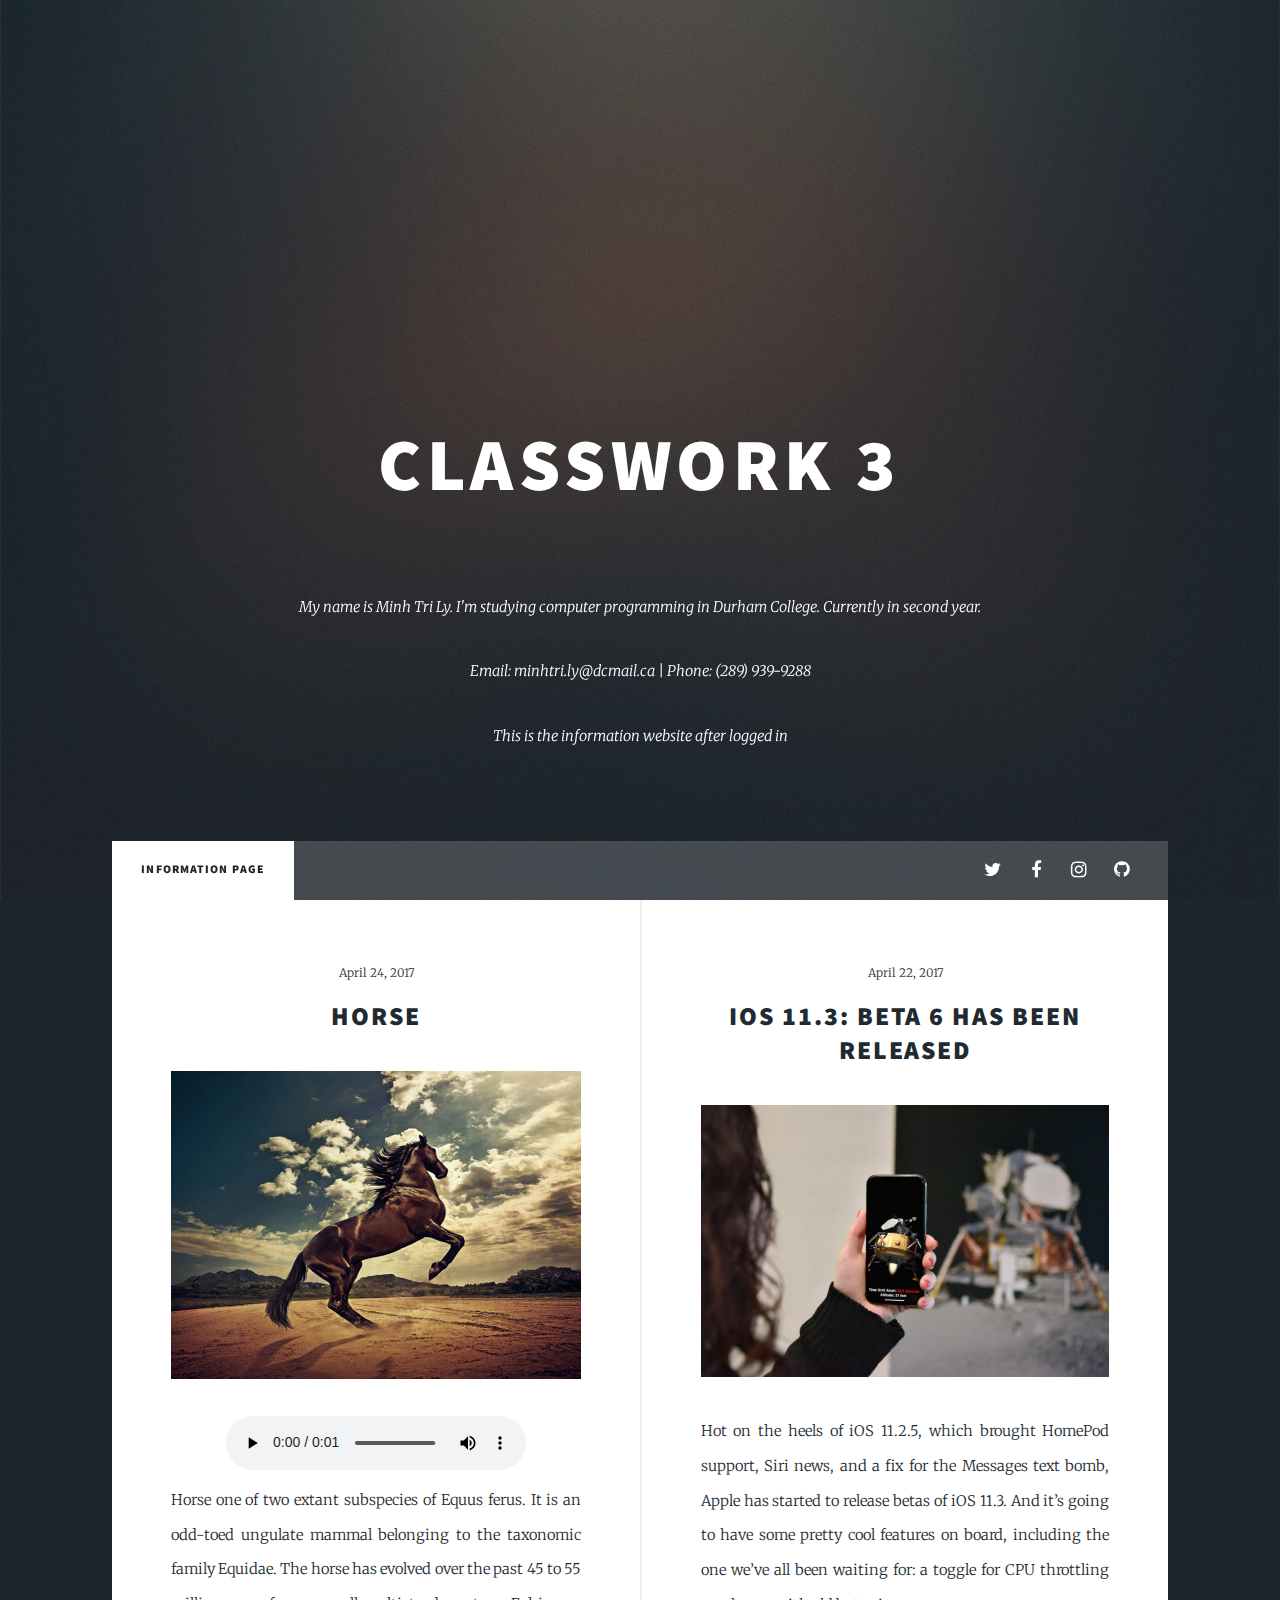
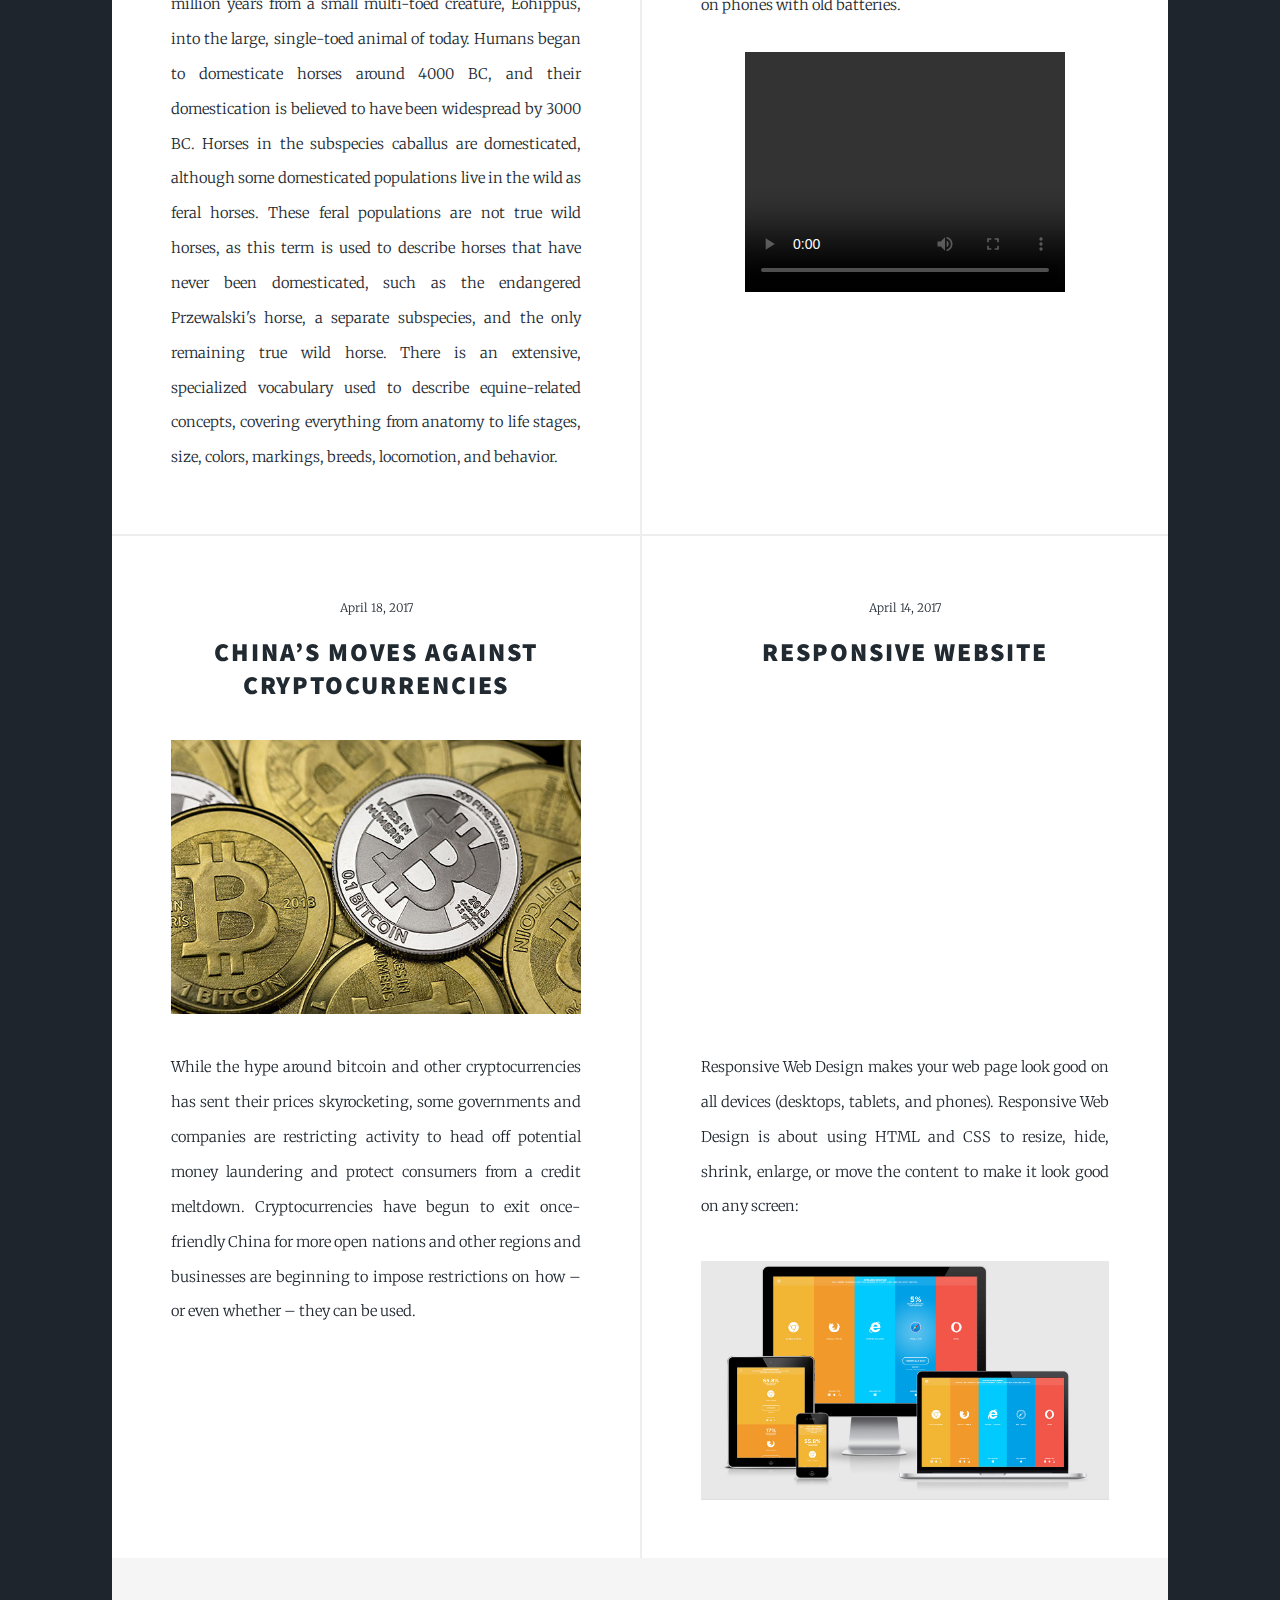
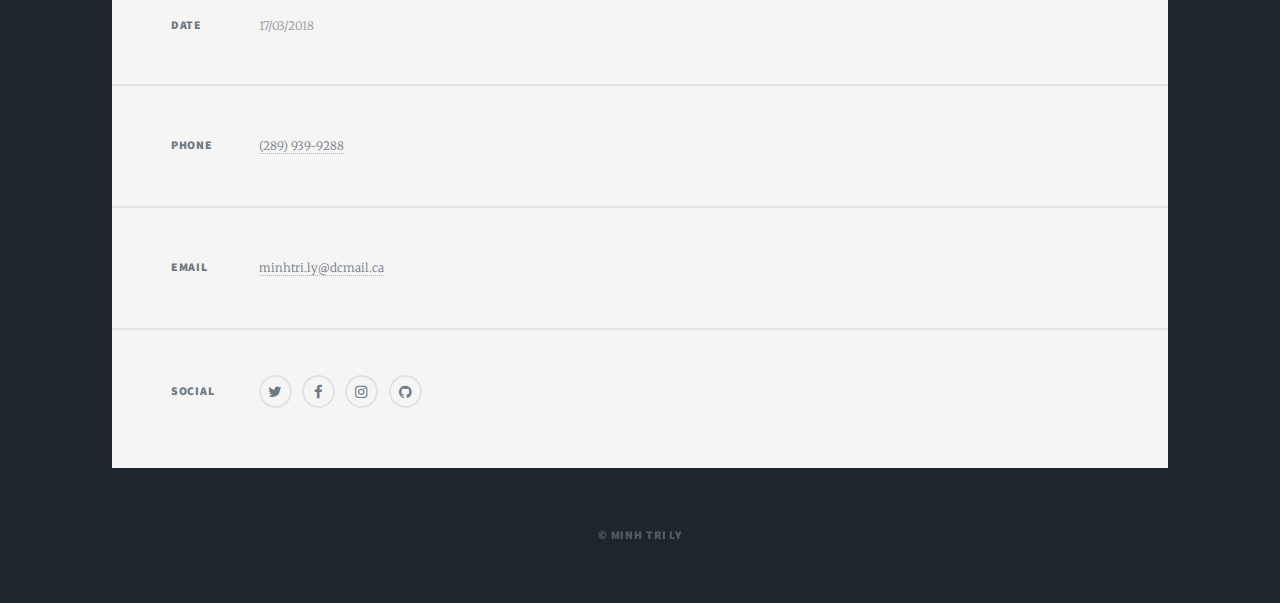
==== information.html @ 0c1b5321 "Add files via upload" ====
<!DOCTYPE HTML>
<!--

-->
<html>
	<head>
		<title>Massively by HTML5 UP</title>
		<meta charset="utf-8" />
		<meta name="viewport" content="width=device-width, initial-scale=1, user-scalable=no" />
		<link rel="stylesheet" href="assets/css/main.css" />
		<noscript><link rel="stylesheet" href="assets/css/noscript.css" /></noscript>
	</head>
	<body class="is-loading">

		<!-- Wrapper -->
			<div id="wrapper" class="fade-in">

				<!-- Intro -->
					<div id="intro">
						<h1>Classwork 3</h1>
                        </br></br></br> </br>   </br>    </br>    </br>    </br>              
					</div>

				<!-- Header -->
					<header id="header">
						<a href="index.html" class="logo"><img border="0" alt="W3Schools" src="brand-homepage-squares-logo.jpg" width="200" height="200"></a>
                        <p>My name is Minh Tri Ly. I'm studying computer programming in Durham College. Currently in second year.</p>
                        <p>Email: minhtri.ly@dcmail.ca | Phone: (289) 939-9288</p>
                        <p>This is the information website after logged in</p>                        
					</header>

				<!-- Nav -->
					<nav id="nav">
						<ul class="links">
							<li class="active"><a href="information.html">Information Page</a></li>
						</ul>
						<ul class="icons">
									<li><a href="https://twitter.com/lyminh99" class="icon alt fa-twitter"><span class="label">Twitter</span></a></li>
									<li><a href="https://www.facebook.com/tri.lyminh.9" class="icon alt fa-facebook"><span class="label">Facebook</span></a></li>
									<li><a href="#" class="icon alt fa-instagram"><span class="label">Instagram</span></a></li>
									<li><a href="https://github.com/lyminh99/lyminh99.github.io" class="icon alt fa-github"><span class="label">GitHub</span></a></li>
						</ul>
					</nav>

				<!-- Main -->
					<div id="main">

						<!-- Posts -->
							<section class="posts">
								<article>
									<header>
										<span class="date">April 24, 2017</span>
										<h2><a href="#">Horse<br /></a></h2>
									</header>
									<a href="#" class="image fit"><img src="images/horse.jpg" alt="" /></a>
                                    		<audio controls>
                                            <source src="horse.ogg" type="audio/ogg">
                                            <source src="horse.mp3" type="audio/mpeg">
                                                Your browser does not support the audio element.
                                            </audio>
									<p>Horse one of two extant subspecies of Equus ferus. It is an odd-toed ungulate mammal belonging to the taxonomic family Equidae. The horse has evolved over the past 45 to 55 million years from a small multi-toed creature, Eohippus, into the large, single-toed animal of today. Humans began to domesticate horses around 4000 BC, and their domestication is believed to have been widespread by 3000 BC. Horses in the subspecies caballus are domesticated, although some domesticated populations live in the wild as feral horses. These feral populations are not true wild horses, as this term is used to describe horses that have never been domesticated, such as the endangered Przewalski's horse, a separate subspecies, and the only remaining true wild horse. There is an extensive, specialized vocabulary used to describe equine-related concepts, covering everything from anatomy to life stages, size, colors, markings, breeds, locomotion, and behavior.</p>

								</article>
								<article>
									<header>
										<span class="date">April 22, 2017</span>
										<h2><a href="#">IOS 11.3: BETA 6 HAS BEEN RELEASED<br />
										</a></h2>
									</header>
									<a href="#" class="image fit"><img src="images/iphone.jpg" alt="" /></a>
									<p>Hot on the heels of iOS 11.2.5, which brought HomePod support, Siri news, and a fix for the Messages text bomb, Apple has started to release betas of iOS 11.3. And it’s going to have some pretty cool features on board, including the one we’ve all been waiting for: a toggle for CPU throttling on phones with old batteries.</p>
                                        <video width="320" height="240" controls>
                                            <source src="ios.MP4" type="video/mp4">
                                            <source src="movie.ogg" type="video/ogg">
                                        Your browser does not support the video tag.
                                    </video>
								</article>
								<article>
									<header>
										<span class="date">April 18, 2017</span>
										<h2><a href="#">CHINA’S MOVES AGAINST CRYPTOCURRENCIES <br />
										</a></h2>
									</header>
									<a href="#" class="image fit"><img src="images/bitcoin.jpg" alt="" /></a>
									<p>While the hype around bitcoin and other cryptocurrencies has sent their prices  skyrocketing, some governments and companies are restricting activity to head off potential money laundering and protect consumers from a credit meltdown.

Cryptocurrencies have begun to exit once-friendly China for more open nations and other regions and businesses are beginning to impose restrictions on how – or even whether – they can be used.		</p>
								</article>
								<article>
									<header>
										<span class="date">April 14, 2017</span>
										<h2><a href="#">Responsive Website<br />
										</a></h2>
									</header>
                                    		<iframe width="420" height="345"
                                                src="http://www.youtube.com/embed/eOG90Q8EfRo">
                                            </iframe>
									<p>Responsive Web Design makes your web page look good on all devices (desktops, tablets, and phones). Responsive Web Design is about using HTML and CSS to resize, hide, shrink, enlarge, or move the content to make it look good on any screen:</p>
                   					<a href="#" class="image fit"><img src="images/responsive.jpg" alt="" /></a>
                                </article>
							</section>

					</div>

				<!-- Footer -->
					<footer id="footer">
						
						<section class="split contact">
							<section class="alt">
								<h3>Date</h3>
								<p>17/03/2018</p>
							</section>
							<section>
								<h3>Phone</h3>
								<p><a href="#">(289) 939-9288</a></p>
							</section>
							<section>
								<h3>Email</h3>
								<p><a href="#">minhtri.ly@dcmail.ca</a></p>
							</section>
							<section>
                            
								<h3>Social</h3>
								<ul class="icons alt">
									<li><a href="https://twitter.com/lyminh99" class="icon alt fa-twitter"><span class="label">Twitter</span></a></li>
									<li><a href="https://www.facebook.com/tri.lyminh.9" class="icon alt fa-facebook"><span class="label">Facebook</span></a></li>
									<li><a href="#" class="icon alt fa-instagram"><span class="label">Instagram</span></a></li>
									<li><a href="https://github.com/lyminh99/lyminh99.github.io" class="icon alt fa-github"><span class="label">GitHub</span></a></li>
								</ul>
							</section>
						</section>
					</footer>

				<!-- Copyright -->
					<div id="copyright">
						<ul><li>&copy; Minh Tri Ly</li></ul>
					</div>

			</div>

		<!-- Scripts -->
			<script src="assets/js/jquery.min.js"></script>
			<script src="assets/js/jquery.scrollex.min.js"></script>
			<script src="assets/js/jquery.scrolly.min.js"></script>
			<script src="assets/js/skel.min.js"></script>
			<script src="assets/js/util.js"></script>
			<script src="assets/js/main.js"></script>

	</body>
</html>
---- assets/css/main.css ----
@import url(font-awesome.min.css);
@import url("https://fonts.googleapis.com/css?family=Merriweather:300,700,300italic,700italic|Source+Sans+Pro:900");

/*

*/

/* Reset */

	html, body, div, span, applet, object, iframe, h1, h2, h3, h4, h5, h6, p, blockquote, pre, a, abbr, acronym, address, big, cite, code, del, dfn, em, img, ins, kbd, q, s, samp, small, strike, strong, sub, sup, tt, var, b, u, i, center, dl, dt, dd, ol, ul, li, fieldset, form, label, legend, table, caption, tbody, tfoot, thead, tr, th, td, article, aside, canvas, details, embed, figure, figcaption, footer, header, hgroup, menu, nav, output, ruby, section, summary, time, mark, audio, video {
		margin: 0;
		padding: 0;
		border: 0;
		font-size: 100%;
		font: inherit;
		vertical-align: baseline;
	}

	article, aside, details, figcaption, figure, footer, header, hgroup, menu, nav, section {
		display: block;
	}

	body {
		line-height: 1;
	}

	ol, ul {
		list-style: none;
	}

	blockquote, q {
		quotes: none;
	}

	blockquote:before, blockquote:after, q:before, q:after {
		content: '';
		content: none;
	}

	table {
		border-collapse: collapse;
		border-spacing: 0;
	}

	body {
		-webkit-text-size-adjust: none;
	}

/* Box Model */

	*, *:before, *:after {
		-moz-box-sizing: border-box;
		-webkit-box-sizing: border-box;
		box-sizing: border-box;
	}

/* Grid */

	.row {
		border-bottom: solid 1px transparent;
		-moz-box-sizing: border-box;
		-webkit-box-sizing: border-box;
		box-sizing: border-box;
	}

	.row > * {
		float: left;
		-moz-box-sizing: border-box;
		-webkit-box-sizing: border-box;
		box-sizing: border-box;
	}

	.row:after, .row:before {
		content: '';
		display: block;
		clear: both;
		height: 0;
	}

	.row.uniform > * > :first-child {
		margin-top: 0;
	}

	.row.uniform > * > :last-child {
		margin-bottom: 0;
	}

	.row.\30 \25 > * {
		padding: 0 0 0 0rem;
	}

	.row.\30 \25 {
		margin: 0 0 -1px 0rem;
	}

	.row.uniform.\30 \25 > * {
		padding: 0rem 0 0 0rem;
	}

	.row.uniform.\30 \25 {
		margin: 0rem 0 -1px 0rem;
	}

	.row > * {
		padding: 0 0 0 1.5rem;
	}

	.row {
		margin: 0 0 -1px -1.5rem;
	}

	.row.uniform > * {
		padding: 1.5rem 0 0 1.5rem;
	}

	.row.uniform {
		margin: -1.5rem 0 -1px -1.5rem;
	}

	.row.\32 00\25 > * {
		padding: 0 0 0 3rem;
	}

	.row.\32 00\25 {
		margin: 0 0 -1px -3rem;
	}

	.row.uniform.\32 00\25 > * {
		padding: 3rem 0 0 3rem;
	}

	.row.uniform.\32 00\25 {
		margin: -3rem 0 -1px -3rem;
	}

	.row.\31 50\25 > * {
		padding: 0 0 0 2.25rem;
	}

	.row.\31 50\25 {
		margin: 0 0 -1px -2.25rem;
	}

	.row.uniform.\31 50\25 > * {
		padding: 2.25rem 0 0 2.25rem;
	}

	.row.uniform.\31 50\25 {
		margin: -2.25rem 0 -1px -2.25rem;
	}

	.row.\35 0\25 > * {
		padding: 0 0 0 0.75rem;
	}

	.row.\35 0\25 {
		margin: 0 0 -1px -0.75rem;
	}

	.row.uniform.\35 0\25 > * {
		padding: 0.75rem 0 0 0.75rem;
	}

	.row.uniform.\35 0\25 {
		margin: -0.75rem 0 -1px -0.75rem;
	}

	.row.\32 5\25 > * {
		padding: 0 0 0 0.375rem;
	}

	.row.\32 5\25 {
		margin: 0 0 -1px -0.375rem;
	}

	.row.uniform.\32 5\25 > * {
		padding: 0.375rem 0 0 0.375rem;
	}

	.row.uniform.\32 5\25 {
		margin: -0.375rem 0 -1px -0.375rem;
	}

	.\31 2u, .\31 2u\24 {
		width: 100%;
		clear: none;
		margin-left: 0;
	}

	.\31 1u, .\31 1u\24 {
		width: 91.6666666667%;
		clear: none;
		margin-left: 0;
	}

	.\31 0u, .\31 0u\24 {
		width: 83.3333333333%;
		clear: none;
		margin-left: 0;
	}

	.\39 u, .\39 u\24 {
		width: 75%;
		clear: none;
		margin-left: 0;
	}

	.\38 u, .\38 u\24 {
		width: 66.6666666667%;
		clear: none;
		margin-left: 0;
	}

	.\37 u, .\37 u\24 {
		width: 58.3333333333%;
		clear: none;
		margin-left: 0;
	}

	.\36 u, .\36 u\24 {
		width: 50%;
		clear: none;
		margin-left: 0;
	}

	.\35 u, .\35 u\24 {
		width: 41.6666666667%;
		clear: none;
		margin-left: 0;
	}

	.\34 u, .\34 u\24 {
		width: 33.3333333333%;
		clear: none;
		margin-left: 0;
	}

	.\33 u, .\33 u\24 {
		width: 25%;
		clear: none;
		margin-left: 0;
	}

	.\32 u, .\32 u\24 {
		width: 16.6666666667%;
		clear: none;
		margin-left: 0;
	}

	.\31 u, .\31 u\24 {
		width: 8.3333333333%;
		clear: none;
		margin-left: 0;
	}

	.\31 2u\24 + *,
	.\31 1u\24 + *,
	.\31 0u\24 + *,
	.\39 u\24 + *,
	.\38 u\24 + *,
	.\37 u\24 + *,
	.\36 u\24 + *,
	.\35 u\24 + *,
	.\34 u\24 + *,
	.\33 u\24 + *,
	.\32 u\24 + *,
	.\31 u\24 + * {
		clear: left;
	}

	.\-11u {
		margin-left: 91.66667%;
	}

	.\-10u {
		margin-left: 83.33333%;
	}

	.\-9u {
		margin-left: 75%;
	}

	.\-8u {
		margin-left: 66.66667%;
	}

	.\-7u {
		margin-left: 58.33333%;
	}

	.\-6u {
		margin-left: 50%;
	}

	.\-5u {
		margin-left: 41.66667%;
	}

	.\-4u {
		margin-left: 33.33333%;
	}

	.\-3u {
		margin-left: 25%;
	}

	.\-2u {
		margin-left: 16.66667%;
	}

	.\-1u {
		margin-left: 8.33333%;
	}

	@media screen and (max-width: 1680px) {

		.row > * {
			padding: 0 0 0 1.5rem;
		}

		.row {
			margin: 0 0 -1px -1.5rem;
		}

		.row.uniform > * {
			padding: 1.5rem 0 0 1.5rem;
		}

		.row.uniform {
			margin: -1.5rem 0 -1px -1.5rem;
		}

		.row.\32 00\25 > * {
			padding: 0 0 0 3rem;
		}

		.row.\32 00\25 {
			margin: 0 0 -1px -3rem;
		}

		.row.uniform.\32 00\25 > * {
			padding: 3rem 0 0 3rem;
		}

		.row.uniform.\32 00\25 {
			margin: -3rem 0 -1px -3rem;
		}

		.row.\31 50\25 > * {
			padding: 0 0 0 2.25rem;
		}

		.row.\31 50\25 {
			margin: 0 0 -1px -2.25rem;
		}

		.row.uniform.\31 50\25 > * {
			padding: 2.25rem 0 0 2.25rem;
		}

		.row.uniform.\31 50\25 {
			margin: -2.25rem 0 -1px -2.25rem;
		}

		.row.\35 0\25 > * {
			padding: 0 0 0 0.75rem;
		}

		.row.\35 0\25 {
			margin: 0 0 -1px -0.75rem;
		}

		.row.uniform.\35 0\25 > * {
			padding: 0.75rem 0 0 0.75rem;
		}

		.row.uniform.\35 0\25 {
			margin: -0.75rem 0 -1px -0.75rem;
		}

		.row.\32 5\25 > * {
			padding: 0 0 0 0.375rem;
		}

		.row.\32 5\25 {
			margin: 0 0 -1px -0.375rem;
		}

		.row.uniform.\32 5\25 > * {
			padding: 0.375rem 0 0 0.375rem;
		}

		.row.uniform.\32 5\25 {
			margin: -0.375rem 0 -1px -0.375rem;
		}

		.\31 2u\28xlarge\29, .\31 2u\24\28xlarge\29 {
			width: 100%;
			clear: none;
			margin-left: 0;
		}

		.\31 1u\28xlarge\29, .\31 1u\24\28xlarge\29 {
			width: 91.6666666667%;
			clear: none;
			margin-left: 0;
		}

		.\31 0u\28xlarge\29, .\31 0u\24\28xlarge\29 {
			width: 83.3333333333%;
			clear: none;
			margin-left: 0;
		}

		.\39 u\28xlarge\29, .\39 u\24\28xlarge\29 {
			width: 75%;
			clear: none;
			margin-left: 0;
		}

		.\38 u\28xlarge\29, .\38 u\24\28xlarge\29 {
			width: 66.6666666667%;
			clear: none;
			margin-left: 0;
		}

		.\37 u\28xlarge\29, .\37 u\24\28xlarge\29 {
			width: 58.3333333333%;
			clear: none;
			margin-left: 0;
		}

		.\36 u\28xlarge\29, .\36 u\24\28xlarge\29 {
			width: 50%;
			clear: none;
			margin-left: 0;
		}

		.\35 u\28xlarge\29, .\35 u\24\28xlarge\29 {
			width: 41.6666666667%;
			clear: none;
			margin-left: 0;
		}

		.\34 u\28xlarge\29, .\34 u\24\28xlarge\29 {
			width: 33.3333333333%;
			clear: none;
			margin-left: 0;
		}

		.\33 u\28xlarge\29, .\33 u\24\28xlarge\29 {
			width: 25%;
			clear: none;
			margin-left: 0;
		}

		.\32 u\28xlarge\29, .\32 u\24\28xlarge\29 {
			width: 16.6666666667%;
			clear: none;
			margin-left: 0;
		}

		.\31 u\28xlarge\29, .\31 u\24\28xlarge\29 {
			width: 8.3333333333%;
			clear: none;
			margin-left: 0;
		}

		.\31 2u\24\28xlarge\29 + *,
		.\31 1u\24\28xlarge\29 + *,
		.\31 0u\24\28xlarge\29 + *,
		.\39 u\24\28xlarge\29 + *,
		.\38 u\24\28xlarge\29 + *,
		.\37 u\24\28xlarge\29 + *,
		.\36 u\24\28xlarge\29 + *,
		.\35 u\24\28xlarge\29 + *,
		.\34 u\24\28xlarge\29 + *,
		.\33 u\24\28xlarge\29 + *,
		.\32 u\24\28xlarge\29 + *,
		.\31 u\24\28xlarge\29 + * {
			clear: left;
		}

		.\-11u\28xlarge\29 {
			margin-left: 91.66667%;
		}

		.\-10u\28xlarge\29 {
			margin-left: 83.33333%;
		}

		.\-9u\28xlarge\29 {
			margin-left: 75%;
		}

		.\-8u\28xlarge\29 {
			margin-left: 66.66667%;
		}

		.\-7u\28xlarge\29 {
			margin-left: 58.33333%;
		}

		.\-6u\28xlarge\29 {
			margin-left: 50%;
		}

		.\-5u\28xlarge\29 {
			margin-left: 41.66667%;
		}

		.\-4u\28xlarge\29 {
			margin-left: 33.33333%;
		}

		.\-3u\28xlarge\29 {
			margin-left: 25%;
		}

		.\-2u\28xlarge\29 {
			margin-left: 16.66667%;
		}

		.\-1u\28xlarge\29 {
			margin-left: 8.33333%;
		}

	}

	@media screen and (max-width: 1280px) {

		.row > * {
			padding: 0 0 0 1.5rem;
		}

		.row {
			margin: 0 0 -1px -1.5rem;
		}

		.row.uniform > * {
			padding: 1.5rem 0 0 1.5rem;
		}

		.row.uniform {
			margin: -1.5rem 0 -1px -1.5rem;
		}

		.row.\32 00\25 > * {
			padding: 0 0 0 3rem;
		}

		.row.\32 00\25 {
			margin: 0 0 -1px -3rem;
		}

		.row.uniform.\32 00\25 > * {
			padding: 3rem 0 0 3rem;
		}

		.row.uniform.\32 00\25 {
			margin: -3rem 0 -1px -3rem;
		}

		.row.\31 50\25 > * {
			padding: 0 0 0 2.25rem;
		}

		.row.\31 50\25 {
			margin: 0 0 -1px -2.25rem;
		}

		.row.uniform.\31 50\25 > * {
			padding: 2.25rem 0 0 2.25rem;
		}

		.row.uniform.\31 50\25 {
			margin: -2.25rem 0 -1px -2.25rem;
		}

		.row.\35 0\25 > * {
			padding: 0 0 0 0.75rem;
		}

		.row.\35 0\25 {
			margin: 0 0 -1px -0.75rem;
		}

		.row.uniform.\35 0\25 > * {
			padding: 0.75rem 0 0 0.75rem;
		}

		.row.uniform.\35 0\25 {
			margin: -0.75rem 0 -1px -0.75rem;
		}

		.row.\32 5\25 > * {
			padding: 0 0 0 0.375rem;
		}

		.row.\32 5\25 {
			margin: 0 0 -1px -0.375rem;
		}

		.row.uniform.\32 5\25 > * {
			padding: 0.375rem 0 0 0.375rem;
		}

		.row.uniform.\32 5\25 {
			margin: -0.375rem 0 -1px -0.375rem;
		}

		.\31 2u\28large\29, .\31 2u\24\28large\29 {
			width: 100%;
			clear: none;
			margin-left: 0;
		}

		.\31 1u\28large\29, .\31 1u\24\28large\29 {
			width: 91.6666666667%;
			clear: none;
			margin-left: 0;
		}

		.\31 0u\28large\29, .\31 0u\24\28large\29 {
			width: 83.3333333333%;
			clear: none;
			margin-left: 0;
		}

		.\39 u\28large\29, .\39 u\24\28large\29 {
			width: 75%;
			clear: none;
			margin-left: 0;
		}

		.\38 u\28large\29, .\38 u\24\28large\29 {
			width: 66.6666666667%;
			clear: none;
			margin-left: 0;
		}

		.\37 u\28large\29, .\37 u\24\28large\29 {
			width: 58.3333333333%;
			clear: none;
			margin-left: 0;
		}

		.\36 u\28large\29, .\36 u\24\28large\29 {
			width: 50%;
			clear: none;
			margin-left: 0;
		}

		.\35 u\28large\29, .\35 u\24\28large\29 {
			width: 41.6666666667%;
			clear: none;
			margin-left: 0;
		}

		.\34 u\28large\29, .\34 u\24\28large\29 {
			width: 33.3333333333%;
			clear: none;
			margin-left: 0;
		}

		.\33 u\28large\29, .\33 u\24\28large\29 {
			width: 25%;
			clear: none;
			margin-left: 0;
		}

		.\32 u\28large\29, .\32 u\24\28large\29 {
			width: 16.6666666667%;
			clear: none;
			margin-left: 0;
		}

		.\31 u\28large\29, .\31 u\24\28large\29 {
			width: 8.3333333333%;
			clear: none;
			margin-left: 0;
		}

		.\31 2u\24\28large\29 + *,
		.\31 1u\24\28large\29 + *,
		.\31 0u\24\28large\29 + *,
		.\39 u\24\28large\29 + *,
		.\38 u\24\28large\29 + *,
		.\37 u\24\28large\29 + *,
		.\36 u\24\28large\29 + *,
		.\35 u\24\28large\29 + *,
		.\34 u\24\28large\29 + *,
		.\33 u\24\28large\29 + *,
		.\32 u\24\28large\29 + *,
		.\31 u\24\28large\29 + * {
			clear: left;
		}

		.\-11u\28large\29 {
			margin-left: 91.66667%;
		}

		.\-10u\28large\29 {
			margin-left: 83.33333%;
		}

		.\-9u\28large\29 {
			margin-left: 75%;
		}

		.\-8u\28large\29 {
			margin-left: 66.66667%;
		}

		.\-7u\28large\29 {
			margin-left: 58.33333%;
		}

		.\-6u\28large\29 {
			margin-left: 50%;
		}

		.\-5u\28large\29 {
			margin-left: 41.66667%;
		}

		.\-4u\28large\29 {
			margin-left: 33.33333%;
		}

		.\-3u\28large\29 {
			margin-left: 25%;
		}

		.\-2u\28large\29 {
			margin-left: 16.66667%;
		}

		.\-1u\28large\29 {
			margin-left: 8.33333%;
		}

	}

	@media screen and (max-width: 980px) {

		.row > * {
			padding: 0 0 0 1.5rem;
		}

		.row {
			margin: 0 0 -1px -1.5rem;
		}

		.row.uniform > * {
			padding: 1.5rem 0 0 1.5rem;
		}

		.row.uniform {
			margin: -1.5rem 0 -1px -1.5rem;
		}

		.row.\32 00\25 > * {
			padding: 0 0 0 3rem;
		}

		.row.\32 00\25 {
			margin: 0 0 -1px -3rem;
		}

		.row.uniform.\32 00\25 > * {
			padding: 3rem 0 0 3rem;
		}

		.row.uniform.\32 00\25 {
			margin: -3rem 0 -1px -3rem;
		}

		.row.\31 50\25 > * {
			padding: 0 0 0 2.25rem;
		}

		.row.\31 50\25 {
			margin: 0 0 -1px -2.25rem;
		}

		.row.uniform.\31 50\25 > * {
			padding: 2.25rem 0 0 2.25rem;
		}

		.row.uniform.\31 50\25 {
			margin: -2.25rem 0 -1px -2.25rem;
		}

		.row.\35 0\25 > * {
			padding: 0 0 0 0.75rem;
		}

		.row.\35 0\25 {
			margin: 0 0 -1px -0.75rem;
		}

		.row.uniform.\35 0\25 > * {
			padding: 0.75rem 0 0 0.75rem;
		}

		.row.uniform.\35 0\25 {
			margin: -0.75rem 0 -1px -0.75rem;
		}

		.row.\32 5\25 > * {
			padding: 0 0 0 0.375rem;
		}

		.row.\32 5\25 {
			margin: 0 0 -1px -0.375rem;
		}

		.row.uniform.\32 5\25 > * {
			padding: 0.375rem 0 0 0.375rem;
		}

		.row.uniform.\32 5\25 {
			margin: -0.375rem 0 -1px -0.375rem;
		}

		.\31 2u\28medium\29, .\31 2u\24\28medium\29 {
			width: 100%;
			clear: none;
			margin-left: 0;
		}

		.\31 1u\28medium\29, .\31 1u\24\28medium\29 {
			width: 91.6666666667%;
			clear: none;
			margin-left: 0;
		}

		.\31 0u\28medium\29, .\31 0u\24\28medium\29 {
			width: 83.3333333333%;
			clear: none;
			margin-left: 0;
		}

		.\39 u\28medium\29, .\39 u\24\28medium\29 {
			width: 75%;
			clear: none;
			margin-left: 0;
		}

		.\38 u\28medium\29, .\38 u\24\28medium\29 {
			width: 66.6666666667%;
			clear: none;
			margin-left: 0;
		}

		.\37 u\28medium\29, .\37 u\24\28medium\29 {
			width: 58.3333333333%;
			clear: none;
			margin-left: 0;
		}

		.\36 u\28medium\29, .\36 u\24\28medium\29 {
			width: 50%;
			clear: none;
			margin-left: 0;
		}

		.\35 u\28medium\29, .\35 u\24\28medium\29 {
			width: 41.6666666667%;
			clear: none;
			margin-left: 0;
		}

		.\34 u\28medium\29, .\34 u\24\28medium\29 {
			width: 33.3333333333%;
			clear: none;
			margin-left: 0;
		}

		.\33 u\28medium\29, .\33 u\24\28medium\29 {
			width: 25%;
			clear: none;
			margin-left: 0;
		}

		.\32 u\28medium\29, .\32 u\24\28medium\29 {
			width: 16.6666666667%;
			clear: none;
			margin-left: 0;
		}

		.\31 u\28medium\29, .\31 u\24\28medium\29 {
			width: 8.3333333333%;
			clear: none;
			margin-left: 0;
		}

		.\31 2u\24\28medium\29 + *,
		.\31 1u\24\28medium\29 + *,
		.\31 0u\24\28medium\29 + *,
		.\39 u\24\28medium\29 + *,
		.\38 u\24\28medium\29 + *,
		.\37 u\24\28medium\29 + *,
		.\36 u\24\28medium\29 + *,
		.\35 u\24\28medium\29 + *,
		.\34 u\24\28medium\29 + *,
		.\33 u\24\28medium\29 + *,
		.\32 u\24\28medium\29 + *,
		.\31 u\24\28medium\29 + * {
			clear: left;
		}

		.\-11u\28medium\29 {
			margin-left: 91.66667%;
		}

		.\-10u\28medium\29 {
			margin-left: 83.33333%;
		}

		.\-9u\28medium\29 {
			margin-left: 75%;
		}

		.\-8u\28medium\29 {
			margin-left: 66.66667%;
		}

		.\-7u\28medium\29 {
			margin-left: 58.33333%;
		}

		.\-6u\28medium\29 {
			margin-left: 50%;
		}

		.\-5u\28medium\29 {
			margin-left: 41.66667%;
		}

		.\-4u\28medium\29 {
			margin-left: 33.33333%;
		}

		.\-3u\28medium\29 {
			margin-left: 25%;
		}

		.\-2u\28medium\29 {
			margin-left: 16.66667%;
		}

		.\-1u\28medium\29 {
			margin-left: 8.33333%;
		}

	}

	@media screen and (max-width: 736px) {

		.row > * {
			padding: 0 0 0 1.5rem;
		}

		.row {
			margin: 0 0 -1px -1.5rem;
		}

		.row.uniform > * {
			padding: 1.5rem 0 0 1.5rem;
		}

		.row.uniform {
			margin: -1.5rem 0 -1px -1.5rem;
		}

		.row.\32 00\25 > * {
			padding: 0 0 0 3rem;
		}

		.row.\32 00\25 {
			margin: 0 0 -1px -3rem;
		}

		.row.uniform.\32 00\25 > * {
			padding: 3rem 0 0 3rem;
		}

		.row.uniform.\32 00\25 {
			margin: -3rem 0 -1px -3rem;
		}

		.row.\31 50\25 > * {
			padding: 0 0 0 2.25rem;
		}

		.row.\31 50\25 {
			margin: 0 0 -1px -2.25rem;
		}

		.row.uniform.\31 50\25 > * {
			padding: 2.25rem 0 0 2.25rem;
		}

		.row.uniform.\31 50\25 {
			margin: -2.25rem 0 -1px -2.25rem;
		}

		.row.\35 0\25 > * {
			padding: 0 0 0 0.75rem;
		}

		.row.\35 0\25 {
			margin: 0 0 -1px -0.75rem;
		}

		.row.uniform.\35 0\25 > * {
			padding: 0.75rem 0 0 0.75rem;
		}

		.row.uniform.\35 0\25 {
			margin: -0.75rem 0 -1px -0.75rem;
		}

		.row.\32 5\25 > * {
			padding: 0 0 0 0.375rem;
		}

		.row.\32 5\25 {
			margin: 0 0 -1px -0.375rem;
		}

		.row.uniform.\32 5\25 > * {
			padding: 0.375rem 0 0 0.375rem;
		}

		.row.uniform.\32 5\25 {
			margin: -0.375rem 0 -1px -0.375rem;
		}

		.\31 2u\28small\29, .\31 2u\24\28small\29 {
			width: 100%;
			clear: none;
			margin-left: 0;
		}

		.\31 1u\28small\29, .\31 1u\24\28small\29 {
			width: 91.6666666667%;
			clear: none;
			margin-left: 0;
		}

		.\31 0u\28small\29, .\31 0u\24\28small\29 {
			width: 83.3333333333%;
			clear: none;
			margin-left: 0;
		}

		.\39 u\28small\29, .\39 u\24\28small\29 {
			width: 75%;
			clear: none;
			margin-left: 0;
		}

		.\38 u\28small\29, .\38 u\24\28small\29 {
			width: 66.6666666667%;
			clear: none;
			margin-left: 0;
		}

		.\37 u\28small\29, .\37 u\24\28small\29 {
			width: 58.3333333333%;
			clear: none;
			margin-left: 0;
		}

		.\36 u\28small\29, .\36 u\24\28small\29 {
			width: 50%;
			clear: none;
			margin-left: 0;
		}

		.\35 u\28small\29, .\35 u\24\28small\29 {
			width: 41.6666666667%;
			clear: none;
			margin-left: 0;
		}

		.\34 u\28small\29, .\34 u\24\28small\29 {
			width: 33.3333333333%;
			clear: none;
			margin-left: 0;
		}

		.\33 u\28small\29, .\33 u\24\28small\29 {
			width: 25%;
			clear: none;
			margin-left: 0;
		}

		.\32 u\28small\29, .\32 u\24\28small\29 {
			width: 16.6666666667%;
			clear: none;
			margin-left: 0;
		}

		.\31 u\28small\29, .\31 u\24\28small\29 {
			width: 8.3333333333%;
			clear: none;
			margin-left: 0;
		}

		.\31 2u\24\28small\29 + *,
		.\31 1u\24\28small\29 + *,
		.\31 0u\24\28small\29 + *,
		.\39 u\24\28small\29 + *,
		.\38 u\24\28small\29 + *,
		.\37 u\24\28small\29 + *,
		.\36 u\24\28small\29 + *,
		.\35 u\24\28small\29 + *,
		.\34 u\24\28small\29 + *,
		.\33 u\24\28small\29 + *,
		.\32 u\24\28small\29 + *,
		.\31 u\24\28small\29 + * {
			clear: left;
		}

		.\-11u\28small\29 {
			margin-left: 91.66667%;
		}

		.\-10u\28small\29 {
			margin-left: 83.33333%;
		}

		.\-9u\28small\29 {
			margin-left: 75%;
		}

		.\-8u\28small\29 {
			margin-left: 66.66667%;
		}

		.\-7u\28small\29 {
			margin-left: 58.33333%;
		}

		.\-6u\28small\29 {
			margin-left: 50%;
		}

		.\-5u\28small\29 {
			margin-left: 41.66667%;
		}

		.\-4u\28small\29 {
			margin-left: 33.33333%;
		}

		.\-3u\28small\29 {
			margin-left: 25%;
		}

		.\-2u\28small\29 {
			margin-left: 16.66667%;
		}

		.\-1u\28small\29 {
			margin-left: 8.33333%;
		}

	}

	@media screen and (max-width: 480px) {

		.row > * {
			padding: 0 0 0 1.5rem;
		}

		.row {
			margin: 0 0 -1px -1.5rem;
		}

		.row.uniform > * {
			padding: 1.5rem 0 0 1.5rem;
		}

		.row.uniform {
			margin: -1.5rem 0 -1px -1.5rem;
		}

		.row.\32 00\25 > * {
			padding: 0 0 0 3rem;
		}

		.row.\32 00\25 {
			margin: 0 0 -1px -3rem;
		}

		.row.uniform.\32 00\25 > * {
			padding: 3rem 0 0 3rem;
		}

		.row.uniform.\32 00\25 {
			margin: -3rem 0 -1px -3rem;
		}

		.row.\31 50\25 > * {
			padding: 0 0 0 2.25rem;
		}

		.row.\31 50\25 {
			margin: 0 0 -1px -2.25rem;
		}

		.row.uniform.\31 50\25 > * {
			padding: 2.25rem 0 0 2.25rem;
		}

		.row.uniform.\31 50\25 {
			margin: -2.25rem 0 -1px -2.25rem;
		}

		.row.\35 0\25 > * {
			padding: 0 0 0 0.75rem;
		}

		.row.\35 0\25 {
			margin: 0 0 -1px -0.75rem;
		}

		.row.uniform.\35 0\25 > * {
			padding: 0.75rem 0 0 0.75rem;
		}

		.row.uniform.\35 0\25 {
			margin: -0.75rem 0 -1px -0.75rem;
		}

		.row.\32 5\25 > * {
			padding: 0 0 0 0.375rem;
		}

		.row.\32 5\25 {
			margin: 0 0 -1px -0.375rem;
		}

		.row.uniform.\32 5\25 > * {
			padding: 0.375rem 0 0 0.375rem;
		}

		.row.uniform.\32 5\25 {
			margin: -0.375rem 0 -1px -0.375rem;
		}

		.\31 2u\28xsmall\29, .\31 2u\24\28xsmall\29 {
			width: 100%;
			clear: none;
			margin-left: 0;
		}

		.\31 1u\28xsmall\29, .\31 1u\24\28xsmall\29 {
			width: 91.6666666667%;
			clear: none;
			margin-left: 0;
		}

		.\31 0u\28xsmall\29, .\31 0u\24\28xsmall\29 {
			width: 83.3333333333%;
			clear: none;
			margin-left: 0;
		}

		.\39 u\28xsmall\29, .\39 u\24\28xsmall\29 {
			width: 75%;
			clear: none;
			margin-left: 0;
		}

		.\38 u\28xsmall\29, .\38 u\24\28xsmall\29 {
			width: 66.6666666667%;
			clear: none;
			margin-left: 0;
		}

		.\37 u\28xsmall\29, .\37 u\24\28xsmall\29 {
			width: 58.3333333333%;
			clear: none;
			margin-left: 0;
		}

		.\36 u\28xsmall\29, .\36 u\24\28xsmall\29 {
			width: 50%;
			clear: none;
			margin-left: 0;
		}

		.\35 u\28xsmall\29, .\35 u\24\28xsmall\29 {
			width: 41.6666666667%;
			clear: none;
			margin-left: 0;
		}

		.\34 u\28xsmall\29, .\34 u\24\28xsmall\29 {
			width: 33.3333333333%;
			clear: none;
			margin-left: 0;
		}

		.\33 u\28xsmall\29, .\33 u\24\28xsmall\29 {
			width: 25%;
			clear: none;
			margin-left: 0;
		}

		.\32 u\28xsmall\29, .\32 u\24\28xsmall\29 {
			width: 16.6666666667%;
			clear: none;
			margin-left: 0;
		}

		.\31 u\28xsmall\29, .\31 u\24\28xsmall\29 {
			width: 8.3333333333%;
			clear: none;
			margin-left: 0;
		}

		.\31 2u\24\28xsmall\29 + *,
		.\31 1u\24\28xsmall\29 + *,
		.\31 0u\24\28xsmall\29 + *,
		.\39 u\24\28xsmall\29 + *,
		.\38 u\24\28xsmall\29 + *,
		.\37 u\24\28xsmall\29 + *,
		.\36 u\24\28xsmall\29 + *,
		.\35 u\24\28xsmall\29 + *,
		.\34 u\24\28xsmall\29 + *,
		.\33 u\24\28xsmall\29 + *,
		.\32 u\24\28xsmall\29 + *,
		.\31 u\24\28xsmall\29 + * {
			clear: left;
		}

		.\-11u\28xsmall\29 {
			margin-left: 91.66667%;
		}

		.\-10u\28xsmall\29 {
			margin-left: 83.33333%;
		}

		.\-9u\28xsmall\29 {
			margin-left: 75%;
		}

		.\-8u\28xsmall\29 {
			margin-left: 66.66667%;
		}

		.\-7u\28xsmall\29 {
			margin-left: 58.33333%;
		}

		.\-6u\28xsmall\29 {
			margin-left: 50%;
		}

		.\-5u\28xsmall\29 {
			margin-left: 41.66667%;
		}

		.\-4u\28xsmall\29 {
			margin-left: 33.33333%;
		}

		.\-3u\28xsmall\29 {
			margin-left: 25%;
		}

		.\-2u\28xsmall\29 {
			margin-left: 16.66667%;
		}

		.\-1u\28xsmall\29 {
			margin-left: 8.33333%;
		}

	}

	@media screen and (max-width: 360px) {

		.row > * {
			padding: 0 0 0 1.5rem;
		}

		.row {
			margin: 0 0 -1px -1.5rem;
		}

		.row.uniform > * {
			padding: 1.5rem 0 0 1.5rem;
		}

		.row.uniform {
			margin: -1.5rem 0 -1px -1.5rem;
		}

		.row.\32 00\25 > * {
			padding: 0 0 0 3rem;
		}

		.row.\32 00\25 {
			margin: 0 0 -1px -3rem;
		}

		.row.uniform.\32 00\25 > * {
			padding: 3rem 0 0 3rem;
		}

		.row.uniform.\32 00\25 {
			margin: -3rem 0 -1px -3rem;
		}

		.row.\31 50\25 > * {
			padding: 0 0 0 2.25rem;
		}

		.row.\31 50\25 {
			margin: 0 0 -1px -2.25rem;
		}

		.row.uniform.\31 50\25 > * {
			padding: 2.25rem 0 0 2.25rem;
		}

		.row.uniform.\31 50\25 {
			margin: -2.25rem 0 -1px -2.25rem;
		}

		.row.\35 0\25 > * {
			padding: 0 0 0 0.75rem;
		}

		.row.\35 0\25 {
			margin: 0 0 -1px -0.75rem;
		}

		.row.uniform.\35 0\25 > * {
			padding: 0.75rem 0 0 0.75rem;
		}

		.row.uniform.\35 0\25 {
			margin: -0.75rem 0 -1px -0.75rem;
		}

		.row.\32 5\25 > * {
			padding: 0 0 0 0.375rem;
		}

		.row.\32 5\25 {
			margin: 0 0 -1px -0.375rem;
		}

		.row.uniform.\32 5\25 > * {
			padding: 0.375rem 0 0 0.375rem;
		}

		.row.uniform.\32 5\25 {
			margin: -0.375rem 0 -1px -0.375rem;
		}

		.\31 2u\28xxsmall\29, .\31 2u\24\28xxsmall\29 {
			width: 100%;
			clear: none;
			margin-left: 0;
		}

		.\31 1u\28xxsmall\29, .\31 1u\24\28xxsmall\29 {
			width: 91.6666666667%;
			clear: none;
			margin-left: 0;
		}

		.\31 0u\28xxsmall\29, .\31 0u\24\28xxsmall\29 {
			width: 83.3333333333%;
			clear: none;
			margin-left: 0;
		}

		.\39 u\28xxsmall\29, .\39 u\24\28xxsmall\29 {
			width: 75%;
			clear: none;
			margin-left: 0;
		}

		.\38 u\28xxsmall\29, .\38 u\24\28xxsmall\29 {
			width: 66.6666666667%;
			clear: none;
			margin-left: 0;
		}

		.\37 u\28xxsmall\29, .\37 u\24\28xxsmall\29 {
			width: 58.3333333333%;
			clear: none;
			margin-left: 0;
		}

		.\36 u\28xxsmall\29, .\36 u\24\28xxsmall\29 {
			width: 50%;
			clear: none;
			margin-left: 0;
		}

		.\35 u\28xxsmall\29, .\35 u\24\28xxsmall\29 {
			width: 41.6666666667%;
			clear: none;
			margin-left: 0;
		}

		.\34 u\28xxsmall\29, .\34 u\24\28xxsmall\29 {
			width: 33.3333333333%;
			clear: none;
			margin-left: 0;
		}

		.\33 u\28xxsmall\29, .\33 u\24\28xxsmall\29 {
			width: 25%;
			clear: none;
			margin-left: 0;
		}

		.\32 u\28xxsmall\29, .\32 u\24\28xxsmall\29 {
			width: 16.6666666667%;
			clear: none;
			margin-left: 0;
		}

		.\31 u\28xxsmall\29, .\31 u\24\28xxsmall\29 {
			width: 8.3333333333%;
			clear: none;
			margin-left: 0;
		}

		.\31 2u\24\28xxsmall\29 + *,
		.\31 1u\24\28xxsmall\29 + *,
		.\31 0u\24\28xxsmall\29 + *,
		.\39 u\24\28xxsmall\29 + *,
		.\38 u\24\28xxsmall\29 + *,
		.\37 u\24\28xxsmall\29 + *,
		.\36 u\24\28xxsmall\29 + *,
		.\35 u\24\28xxsmall\29 + *,
		.\34 u\24\28xxsmall\29 + *,
		.\33 u\24\28xxsmall\29 + *,
		.\32 u\24\28xxsmall\29 + *,
		.\31 u\24\28xxsmall\29 + * {
			clear: left;
		}

		.\-11u\28xxsmall\29 {
			margin-left: 91.66667%;
		}

		.\-10u\28xxsmall\29 {
			margin-left: 83.33333%;
		}

		.\-9u\28xxsmall\29 {
			margin-left: 75%;
		}

		.\-8u\28xxsmall\29 {
			margin-left: 66.66667%;
		}

		.\-7u\28xxsmall\29 {
			margin-left: 58.33333%;
		}

		.\-6u\28xxsmall\29 {
			margin-left: 50%;
		}

		.\-5u\28xxsmall\29 {
			margin-left: 41.66667%;
		}

		.\-4u\28xxsmall\29 {
			margin-left: 33.33333%;
		}

		.\-3u\28xxsmall\29 {
			margin-left: 25%;
		}

		.\-2u\28xxsmall\29 {
			margin-left: 16.66667%;
		}

		.\-1u\28xxsmall\29 {
			margin-left: 8.33333%;
		}

	}

/* Basic */

	@-ms-viewport {
		width: device-width;
	}

	body {
		-ms-overflow-style: scrollbar;
	}

	@media screen and (max-width: 480px) {

		html, body {
			min-width: 320px;
		}

	}

	body {
		background-color: #1e252d;
	}

		body.is-loading *, body.is-loading *:before, body.is-loading *:after {
			-moz-animation: none !important;
			-webkit-animation: none !important;
			-ms-animation: none !important;
			animation: none !important;
			-moz-transition: none !important;
			-webkit-transition: none !important;
			-ms-transition: none !important;
			transition: none !important;
		}

/* Type */

	html {
		font-size: 16pt;
	}

		@media screen and (max-width: 1680px) {

			html {
				font-size: 12pt;
			}

		}

		@media screen and (max-width: 1280px) {

			html {
				font-size: 11pt;
			}

		}

		@media screen and (max-width: 360px) {

			html {
				font-size: 10pt;
			}

		}

	body {
		color: #212931;
	}

	body, input, select, textarea {
		font-family: "Merriweather", Georgia, serif;
		font-weight: 300;
		font-size: 1rem;
		line-height: 2.375;
	}

	a {
		-moz-transition: color 0.2s ease-in-out, background-color 0.2s ease-in-out, border-color 0.2s ease-in-out, box-shadow 0.2s ease-in-out;
		-webkit-transition: color 0.2s ease-in-out, background-color 0.2s ease-in-out, border-color 0.2s ease-in-out, box-shadow 0.2s ease-in-out;
		-ms-transition: color 0.2s ease-in-out, background-color 0.2s ease-in-out, border-color 0.2s ease-in-out, box-shadow 0.2s ease-in-out;
		transition: color 0.2s ease-in-out, background-color 0.2s ease-in-out, border-color 0.2s ease-in-out, box-shadow 0.2s ease-in-out;
		border-bottom: dotted 1px;
		text-decoration: none;
	}

		a:hover {
			border-bottom-color: transparent;
		}

	strong, b {
		font-weight: 600;
	}

	em, i {
		font-style: italic;
	}

	p {
		text-align: justify;
		margin: 0 0 2rem 0;
	}

	h1, h2, h3, h4, h5, h6 {
		font-family: "Source Sans Pro", Helvetica, sans-serif;
		font-weight: 900;
		line-height: 1.5;
		letter-spacing: 0.075em;
		text-transform: uppercase;
		margin: 0 0 1rem 0;
	}

		h1 a, h2 a, h3 a, h4 a, h5 a, h6 a {
			border-bottom: 0;
			color: inherit;
			text-decoration: none;
		}

	h1 {
		font-size: 4rem;
		line-height: 1.1;
		margin: 0 0 2rem 0;
	}

	h2 {
		font-size: 1.75rem;
		line-height: 1.3;
		margin: 0 0 1.5rem 0;
	}

	h3 {
		font-size: 1.25rem;
		margin: 0 0 1.5rem 0;
	}

	h4 {
		font-size: 1rem;
	}

	h5 {
		font-size: 0.9rem;
	}

	h6 {
		font-size: 0.8rem;
	}

	sub {
		font-size: 0.8rem;
		position: relative;
		top: 0.5rem;
	}

	sup {
		font-size: 0.8rem;
		position: relative;
		top: -0.5rem;
	}

	blockquote {
		border-left: solid 4px;
		font-style: italic;
		margin: 0 0 2rem 0;
		padding: 0.5rem 0 0.5rem 2rem;
	}

	code {
		border: solid 2px;
		font-family: "Courier New", monospace;
		font-size: 0.9rem;
		margin: 0 0.25rem;
		padding: 0.25rem 0.65rem;
	}

	pre {
		-webkit-overflow-scrolling: touch;
		font-family: "Courier New", monospace;
		font-size: 0.9rem;
		margin: 0 0 2rem 0;
	}

		pre code {
			display: block;
			line-height: 1.75;
			padding: 1rem 1.5rem;
			overflow-x: auto;
		}

	hr {
		border: 0;
		border-bottom: solid 2px;
		margin: 3rem 0;
	}

		hr.major {
			margin: 5rem 0;
		}

	.align-left {
		text-align: left;
	}

	.align-center {
		text-align: center;
	}

	.align-right {
		text-align: right;
	}

	input, select, textarea {
		color: #212931;
	}

	a {
		color: #212931;
		border-bottom-color: rgba(33, 41, 49, 0.5);
	}

		a:hover {
			border-bottom-color: transparent;
			color: #18bfef !important;
		}

	strong, b {
		color: #212931;
	}

	h1, h2, h3, h4, h5, h6 {
		color: #212931;
	}

	blockquote {
		border-left-color: #eeeeee;
	}

	code {
		background: rgba(220, 220, 220, 0.25);
		border-color: #eeeeee;
	}

	hr {
		border-bottom-color: #eeeeee;
	}

/* Box */

	.box {
		border: solid 2px;
		margin-bottom: 2rem;
		padding: 1.5rem;
	}

		.box > :last-child,
		.box > :last-child > :last-child,
		.box > :last-child > :last-child > :last-child {
			margin-bottom: 0;
		}

		.box.alt {
			border: 0;
			border-radius: 0;
			padding: 0;
		}

	.box {
		border-color: #eeeeee;
	}

/* Button */

	input[type="submit"],
	input[type="reset"],
	input[type="button"],
	button,
	.button {
		-moz-appearance: none;
		-webkit-appearance: none;
		-ms-appearance: none;
		appearance: none;
		-moz-transition: background-color 0.2s ease-in-out, box-shadow 0.2s ease-in-out, color 0.2s ease-in-out;
		-webkit-transition: background-color 0.2s ease-in-out, box-shadow 0.2s ease-in-out, color 0.2s ease-in-out;
		-ms-transition: background-color 0.2s ease-in-out, box-shadow 0.2s ease-in-out, color 0.2s ease-in-out;
		transition: background-color 0.2s ease-in-out, box-shadow 0.2s ease-in-out, color 0.2s ease-in-out;
		border: 0;
		cursor: pointer;
		display: inline-block;
		font-family: "Source Sans Pro", Helvetica, sans-serif;
		font-size: 0.8rem;
		font-weight: 900;
		letter-spacing: 0.075em;
		height: 3rem;
		line-height: 3rem;
		padding: 0 2rem;
		text-align: center;
		text-decoration: none;
		text-transform: uppercase;
		white-space: nowrap;
	}

		input[type="submit"].icon:before,
		input[type="reset"].icon:before,
		input[type="button"].icon:before,
		button.icon:before,
		.button.icon:before {
			margin-right: 0.5rem;
		}

		input[type="submit"].icon.solo,
		input[type="reset"].icon.solo,
		input[type="button"].icon.solo,
		button.icon.solo,
		.button.icon.solo {
			position: relative;
			width: 4rem;
			height: 4rem;
			line-height: 4rem;
			border-radius: 4rem;
			text-indent: 4rem;
			overflow: hidden;
			padding: 0;
			white-space: nowrap;
		}

			input[type="submit"].icon.solo:before,
			input[type="reset"].icon.solo:before,
			input[type="button"].icon.solo:before,
			button.icon.solo:before,
			.button.icon.solo:before {
				position: absolute;
				display: block;
				top: 0;
				left: 0;
				width: inherit;
				height: inherit;
				line-height: inherit;
				font-size: 1.25rem;
				margin-right: 0;
				text-align: center;
				text-indent: 0;
			}

		input[type="submit"].fit,
		input[type="reset"].fit,
		input[type="button"].fit,
		button.fit,
		.button.fit {
			display: block;
			margin: 0 0 1rem 0;
			width: 100%;
		}

		input[type="submit"].small,
		input[type="reset"].small,
		input[type="button"].small,
		button.small,
		.button.small {
			font-size: 0.7rem;
			height: 2.5rem;
			line-height: 2.5rem;
			padding: 0 1.5rem;
		}

		input[type="submit"].big,
		input[type="reset"].big,
		input[type="button"].big,
		button.big,
		.button.big {
			font-size: 0.9rem;
			height: 3.5rem;
			line-height: 3.5rem;
			padding: 0 2.75rem;
		}

		@media screen and (max-width: 980px) {

			input[type="submit"],
			input[type="reset"],
			input[type="button"],
			button,
			.button {
				font-size: 0.9rem;
				height: 3.25rem;
				line-height: 3.25rem;
			}

				input[type="submit"].big,
				input[type="reset"].big,
				input[type="button"].big,
				button.big,
				.button.big {
					font-size: 1rem;
					height: 3.75rem;
					line-height: 3.75rem;
				}

		}

		input[type="submit"].disabled, input[type="submit"]:disabled,
		input[type="reset"].disabled,
		input[type="reset"]:disabled,
		input[type="button"].disabled,
		input[type="button"]:disabled,
		button.disabled,
		button:disabled,
		.button.disabled,
		.button:disabled {
			-moz-pointer-events: none;
			-webkit-pointer-events: none;
			-ms-pointer-events: none;
			pointer-events: none;
			opacity: 0.25;
		}

	input[type="submit"],
	input[type="reset"],
	input[type="button"],
	button,
	.button {
		background-color: transparent;
		box-shadow: inset 0 0 0 2px #212931;
		color: #212931 !important;
	}

		input[type="submit"]:hover,
		input[type="reset"]:hover,
		input[type="button"]:hover,
		button:hover,
		.button:hover {
			box-shadow: inset 0 0 0 2px #18bfef;
			color: #18bfef !important;
		}

		input[type="submit"].special,
		input[type="reset"].special,
		input[type="button"].special,
		button.special,
		.button.special {
			background-color: #212931;
			box-shadow: none;
			color: #ffffff !important;
		}

			input[type="submit"].special:hover,
			input[type="reset"].special:hover,
			input[type="button"].special:hover,
			button.special:hover,
			.button.special:hover {
				background-color: #18bfef;
			}

/* Form */

	form {
		display: -moz-flex;
		display: -webkit-flex;
		display: -ms-flex;
		display: flex;
		-moz-flex-wrap: wrap;
		-webkit-flex-wrap: wrap;
		-ms-flex-wrap: wrap;
		flex-wrap: wrap;
		width: calc(100% + 3rem);
		margin: -1.5rem 0 2rem -1.5rem;
	}

		form > .field {
			-moz-flex-grow: 0;
			-webkit-flex-grow: 0;
			-ms-flex-grow: 0;
			flex-grow: 0;
			-moz-flex-shrink: 0;
			-webkit-flex-shrink: 0;
			-ms-flex-shrink: 0;
			flex-shrink: 0;
			padding: 1.5rem 0 0 1.5rem;
			width: calc(100% - 1.5rem);
		}

			form > .field.half {
				width: calc(50% - 0.75rem);
			}

			form > .field.third {
				width: calc(100%/3 - 0.5rem);
			}

			form > .field.quarter {
				width: calc(25% - 0.375rem);
			}

		form > .actions {
			-moz-flex-grow: 0;
			-webkit-flex-grow: 0;
			-ms-flex-grow: 0;
			flex-grow: 0;
			-moz-flex-shrink: 1;
			-webkit-flex-shrink: 1;
			-ms-flex-shrink: 1;
			flex-shrink: 1;
			margin: 1.875rem 0 0 1.5rem !important;
			width: calc(100% - 3rem);
		}

		form.alt {
			display: block;
			width: 100%;
			margin: 0 0 2rem 0;
		}

			form.alt > .actions {
				margin: 0 0 2rem 0;
				width: 100%;
			}

		@media screen and (max-width: 480px) {

			form {
				width: calc(100% + 3rem);
				margin: -1.5rem 0 2rem -1.5rem;
			}

				form > .field {
					padding: 1.5rem 0 0 1.5rem;
					width: calc(100% - 1.5rem);
				}

					form > .field.half {
						width: calc(100% - 1.5rem);
					}

					form > .field.third {
						width: calc(100% - 1.5rem);
					}

					form > .field.quarter {
						width: calc(100% - 1.5rem);
					}

				form > .actions {
					margin: 1.5rem 0 0 1.5rem;
					width: calc(100% - 3rem);
				}

		}

	label {
		display: block;
		font-family: "Source Sans Pro", Helvetica, sans-serif;
		font-weight: 900;
		line-height: 1.5;
		letter-spacing: 0.075em;
		font-size: 0.8rem;
		text-transform: uppercase;
		margin: 0 0 0.75rem 0;
	}

		@media screen and (max-width: 980px) {

			label {
				font-size: 0.9rem;
			}

		}

	input[type="text"],
	input[type="password"],
	input[type="email"],
	select,
	textarea {
		-moz-appearance: none;
		-webkit-appearance: none;
		-ms-appearance: none;
		appearance: none;
		background: transparent;
		border: solid 2px;
		color: inherit;
		display: block;
		outline: 0;
		padding: 0 1rem;
		text-decoration: none;
		width: 100%;
	}

		input[type="text"]:invalid,
		input[type="password"]:invalid,
		input[type="email"]:invalid,
		select:invalid,
		textarea:invalid {
			box-shadow: none;
		}

	.select-wrapper {
		text-decoration: none;
		display: block;
		position: relative;
	}

		.select-wrapper:before {
			-moz-osx-font-smoothing: grayscale;
			-webkit-font-smoothing: antialiased;
			font-family: FontAwesome;
			font-style: normal;
			font-weight: normal;
			text-transform: none !important;
		}

		.select-wrapper:before {
			content: '\f078';
			display: block;
			height: 3rem;
			line-height: 3rem;
			pointer-events: none;
			position: absolute;
			right: 0;
			text-align: center;
			top: 0;
			width: 3rem;
		}

		.select-wrapper select::-ms-expand {
			display: none;
		}

	input[type="text"],
	input[type="password"],
	input[type="email"],
	select {
		height: 3rem;
	}

	textarea {
		padding: 0.75rem 1rem;
	}

	input[type="checkbox"],
	input[type="radio"] {
		-moz-appearance: none;
		-webkit-appearance: none;
		-ms-appearance: none;
		appearance: none;
		display: block;
		float: left;
		margin-right: -2rem;
		opacity: 0;
		width: 1rem;
		z-index: -1;
	}

		input[type="checkbox"] + label,
		input[type="radio"] + label {
			text-decoration: none;
			cursor: pointer;
			display: inline-block;
			font-size: 1rem;
			letter-spacing: 0;
			font-family: "Merriweather", Georgia, serif;
			text-transform: none;
			font-weight: 300;
			padding-left: 2.8rem;
			padding-right: 1rem;
			position: relative;
		}

			input[type="checkbox"] + label:before,
			input[type="radio"] + label:before {
				-moz-osx-font-smoothing: grayscale;
				-webkit-font-smoothing: antialiased;
				font-family: FontAwesome;
				font-style: normal;
				font-weight: normal;
				text-transform: none !important;
			}

			input[type="checkbox"] + label:before,
			input[type="radio"] + label:before {
				border: solid 2px;
				content: '';
				display: inline-block;
				height: 1.8rem;
				left: 0;
				line-height: 1.725rem;
				position: absolute;
				text-align: center;
				top: -0.125rem;
				width: 1.8rem;
			}

		input[type="checkbox"]:checked + label:before,
		input[type="radio"]:checked + label:before {
			content: '\f00c';
		}

	input[type="radio"] + label:before {
		border-radius: 100%;
	}

	::-webkit-input-placeholder {
		opacity: 1.0;
	}

	:-moz-placeholder {
		opacity: 1.0;
	}

	::-moz-placeholder {
		opacity: 1.0;
	}

	:-ms-input-placeholder {
		opacity: 1.0;
	}

	.formerize-placeholder {
		opacity: 1.0;
	}

	label {
		color: #212931;
	}

	input[type="text"],
	input[type="password"],
	input[type="email"],
	select,
	textarea {
		border-color: #eeeeee;
	}

		input[type="text"]:focus,
		input[type="password"]:focus,
		input[type="email"]:focus,
		select:focus,
		textarea:focus {
			border-color: #18bfef;
		}

	select option {
		background-color: #ffffff;
		color: #212931;
	}

	.select-wrapper:before {
		color: #eeeeee;
	}

	input[type="checkbox"] + label,
	input[type="radio"] + label {
		color: #212931;
	}

		input[type="checkbox"] + label:before,
		input[type="radio"] + label:before {
			border-color: #eeeeee;
		}

	input[type="checkbox"]:checked + label:before,
	input[type="radio"]:checked + label:before {
		background-color: #212931;
		border-color: #212931;
		color: #ffffff;
	}

	input[type="checkbox"]:focus + label:before,
	input[type="radio"]:focus + label:before {
		border-color: #18bfef;
	}

	::-webkit-input-placeholder {
		color: #909498 !important;
	}

	:-moz-placeholder {
		color: #909498 !important;
	}

	::-moz-placeholder {
		color: #909498 !important;
	}

	:-ms-input-placeholder {
		color: #909498 !important;
	}

	.formerize-placeholder {
		color: #909498 !important;
	}

/* Icon */

	.icon {
		text-decoration: none;
		border-bottom: none;
		position: relative;
	}

		.icon:before {
			-moz-osx-font-smoothing: grayscale;
			-webkit-font-smoothing: antialiased;
			font-family: FontAwesome;
			font-style: normal;
			font-weight: normal;
			text-transform: none !important;
		}

		.icon > .label {
			display: none;
		}

/* Image */

	.image {
		border: 0;
		display: inline-block;
		position: relative;
	}

		.image img {
			display: block;
		}

		.image.left, .image.right {
			max-width: 40%;
		}

			.image.left img, .image.right img {
				width: 100%;
			}

		.image.left {
			float: left;
			margin: 0 2rem 2rem 0;
			top: 0.75rem;
		}

		.image.right {
			float: right;
			margin: 0 0 2rem 2rem;
			top: 0.75rem;
		}

		.image.fit {
			display: block;
			margin: 2.5rem 0;
			width: 100%;
		}

			.image.fit:first-child {
				margin-top: 0;
			}

			.image.fit img {
				width: 100%;
			}

		.image.main {
			display: block;
			margin: 4rem 0;
			width: 100%;
		}

			.image.main:first-child {
				margin-top: 0;
			}

			.image.main img {
				width: 100%;
			}

		@media screen and (max-width: 736px) {

			.image.fit {
				margin: 2rem 0;
			}

			.image.main {
				margin: 2rem 0;
			}

		}

	a.image {
		overflow: hidden;
	}

		a.image img {
			-moz-transition: -moz-transform 0.2s ease-out;
			-webkit-transition: -webkit-transform 0.2s ease-out;
			-ms-transition: -ms-transform 0.2s ease-out;
			transition: transform 0.2s ease-out;
		}

		a.image:hover img {
			-moz-transform: scale(1.05);
			-webkit-transform: scale(1.05);
			-ms-transform: scale(1.05);
			transform: scale(1.05);
		}

/* List */

	ol {
		list-style: decimal;
		margin: 0 0 2rem 0;
		padding-left: 1.25rem;
	}

		ol li {
			padding-left: 0.25rem;
		}

	ul {
		list-style: disc;
		margin: 0 0 2rem 0;
		padding-left: 1rem;
	}

		ul li {
			padding-left: 0.5rem;
		}

		ul.divided {
			list-style: none;
			padding-left: 0;
		}

			ul.divided li {
				border-top: solid 1px;
				padding: 0.5rem 0;
			}

				ul.divided li:first-child {
					border-top: 0;
					padding-top: 0;
				}

		ul.icons {
			cursor: default;
			list-style: none;
			padding-left: 0;
		}

			ul.icons li {
				display: inline-block;
				padding: 0 0.5rem 0 0;
				vertical-align: middle;
			}

				ul.icons li:last-child {
					padding-right: 0;
				}

				ul.icons li .icon:before {
					width: 2.25rem;
					height: 2.25rem;
					line-height: 2.25rem;
					display: inline-block;
					text-align: center;
					border-radius: 100%;
					font-size: 1.25rem;
				}

			ul.icons.alt li .icon:before {
				-moz-transition: color 0.2s ease-in-out, background-color 0.2s ease-in-out, border-color 0.2s ease-in-out, box-shadow 0.2s ease-in-out;
				-webkit-transition: color 0.2s ease-in-out, background-color 0.2s ease-in-out, border-color 0.2s ease-in-out, box-shadow 0.2s ease-in-out;
				-ms-transition: color 0.2s ease-in-out, background-color 0.2s ease-in-out, border-color 0.2s ease-in-out, box-shadow 0.2s ease-in-out;
				transition: color 0.2s ease-in-out, background-color 0.2s ease-in-out, border-color 0.2s ease-in-out, box-shadow 0.2s ease-in-out;
				font-size: 1rem;
			}

		ul.actions {
			cursor: default;
			list-style: none;
			padding-left: 0;
		}

			ul.actions li {
				display: inline-block;
				padding: 0 1rem 0 0;
				vertical-align: middle;
			}

				ul.actions li:last-child {
					padding-right: 0;
				}

			ul.actions.small li {
				padding: 0 0.5rem 0 0;
			}

			ul.actions.vertical li {
				display: block;
				padding: 1rem 0 0 0;
			}

				ul.actions.vertical li:first-child {
					padding-top: 0;
				}

				ul.actions.vertical li > * {
					margin-bottom: 0;
				}

			ul.actions.vertical.small li {
				padding: 0.5rem 0 0 0;
			}

				ul.actions.vertical.small li:first-child {
					padding-top: 0;
				}

			ul.actions.fit {
				display: table;
				margin-left: -1rem;
				padding: 0;
				table-layout: fixed;
				width: calc(100% + 1rem);
			}

				ul.actions.fit li {
					display: table-cell;
					padding: 0 0 0 1rem;
				}

					ul.actions.fit li > * {
						margin-bottom: 0;
					}

				ul.actions.fit.small {
					margin-left: -0.5rem;
					width: calc(100% + 0.5rem);
				}

					ul.actions.fit.small li {
						padding: 0 0 0 0.5rem;
					}

			@media screen and (max-width: 480px) {

				ul.actions {
					margin: 0 0 2rem 0;
				}

					ul.actions li {
						padding: 1rem 0 0 0;
						display: block;
						text-align: center;
						width: 100%;
					}

						ul.actions li:first-child {
							padding-top: 0;
						}

						ul.actions li > * {
							width: 100%;
							margin: 0 !important;
						}

							ul.actions li > *.icon:before {
								margin-left: -2rem;
							}

					ul.actions.small li {
						padding: 0.5rem 0 0 0;
					}

						ul.actions.small li:first-child {
							padding-top: 0;
						}

			}

	dl {
		margin: 0 0 2rem 0;
	}

		dl dt {
			display: block;
			font-weight: 600;
			margin: 0 0 1rem 0;
		}

		dl dd {
			margin-left: 2rem;
		}

	ul.divided li {
		border-top-color: #eeeeee;
	}

	ul.icons li a.icon:hover:before {
		color: #18bfef;
	}

	ul.icons.alt li .icon:before {
		box-shadow: inset 0 0 0 2px #eeeeee;
	}

	ul.icons.alt li a.icon:hover:before {
		box-shadow: inset 0 0 0 2px #18bfef;
	}

/* Section/Article */

	section.special, article.special {
		text-align: center;
	}

	header {
		cursor: default;
	}

		header > .date {
			display: block;
			font-size: 0.8rem;
			height: 1;
			margin: 0 0 1rem 0;
			position: relative;
		}

		header > p {
			font-style: italic;
		}

		header > h1 + p {
			font-size: 1.1rem;
			margin-top: -0.5rem;
			line-height: 2;
		}

		header > h2 + p {
			font-size: 1rem;
			margin-top: -0.75rem;
		}

		header > h3 + p {
			font-size: 0.9rem;
			margin-top: -0.75rem;
		}

		header > h4 + p {
			font-size: 0.8rem;
			margin-top: -0.75rem;
		}

		header.major {
			margin: 0 0 4rem 0;
			text-align: center;
		}

			header.major > :last-child {
				margin-bottom: 0;
			}

			header.major > p {
				margin-top: 0;
				text-align: center;
			}

			header.major > .date {
				font-size: 1rem;
				margin: 0 0 4rem 0;
			}

				header.major > .date:before, header.major > .date:after {
					content: '';
					display: block;
					position: absolute;
					top: 50%;
					width: calc(50% - 6rem);
					border-top: solid 2px;
				}

				header.major > .date:before {
					left: 0;
				}

				header.major > .date:after {
					right: 0;
				}

		@media screen and (max-width: 980px) {

			header br {
				display: none;
			}

		}

		@media screen and (max-width: 736px) {

			header.major {
				margin: 0 0 2rem 0;
			}

		}

	header.major .date:before, header.major .date:after {
		border-top-color: #eeeeee;
	}

/* Table */

	.table-wrapper {
		-webkit-overflow-scrolling: touch;
		overflow-x: auto;
	}

	table {
		margin: 0 0 2rem 0;
		width: 100%;
	}

		table tbody tr {
			border: solid 1px;
			border-left: 0;
			border-right: 0;
		}

		table td {
			padding: 0.75rem 0.75rem;
		}

		table th {
			font-family: "Source Sans Pro", Helvetica, sans-serif;
			font-size: 0.8rem;
			font-weight: 900;
			letter-spacing: 0.075em;
			line-height: 1.5;
			padding: 0 0.75rem 0.75rem 0.75rem;
			text-align: left;
			text-transform: uppercase;
		}

			@media screen and (max-width: 980px) {

				table th {
					font-size: 0.9rem;
				}

			}

		table thead {
			border-bottom: solid 2px;
		}

		table tfoot {
			border-top: solid 2px;
		}

		table.alt {
			border-collapse: separate;
		}

			table.alt tbody tr td {
				border: solid 1px;
				border-left-width: 0;
				border-top-width: 0;
			}

				table.alt tbody tr td:first-child {
					border-left-width: 1px;
				}

			table.alt tbody tr:first-child td {
				border-top-width: 1px;
			}

			table.alt thead {
				border-bottom: 0;
			}

			table.alt tfoot {
				border-top: 0;
			}

	table tbody tr {
		border-color: #eeeeee;
	}

		table tbody tr:nth-child(2n + 1) {
			background-color: rgba(220, 220, 220, 0.25);
		}

	table th {
		color: #212931;
	}

	table thead {
		border-bottom-color: #eeeeee;
	}

	table tfoot {
		border-top-color: #eeeeee;
	}

	table.alt tbody tr td {
		border-color: #eeeeee;
	}

/* Pagination */

	.pagination {
		display: inline-flex;
		-moz-user-select: none;
		-webkit-user-select: none;
		-ms-user-select: none;
		user-select: none;
		cursor: default;
		list-style: none;
		margin: 0 0 2rem 2px;
		padding: 0;
	}

		.pagination a, .pagination span {
			-moz-transition: background-color 0.2s ease-in-out, border-color 0.2s ease-in-out, box-shadow 0.2s ease-in-out, color 0.2s ease-in-out;
			-webkit-transition: background-color 0.2s ease-in-out, border-color 0.2s ease-in-out, box-shadow 0.2s ease-in-out, color 0.2s ease-in-out;
			-ms-transition: background-color 0.2s ease-in-out, border-color 0.2s ease-in-out, box-shadow 0.2s ease-in-out, color 0.2s ease-in-out;
			transition: background-color 0.2s ease-in-out, border-color 0.2s ease-in-out, box-shadow 0.2s ease-in-out, color 0.2s ease-in-out;
			border: solid 2px;
			display: inline-block;
			font-family: "Source Sans Pro", Helvetica, sans-serif;
			font-size: 0.8rem;
			font-weight: 900;
			height: 3rem;
			letter-spacing: 0.075em;
			line-height: calc(3rem - 4px);
			margin-left: -2px;
			min-width: 3rem;
			position: relative;
			text-align: center;
			text-decoration: none;
			text-transform: uppercase;
		}

		.pagination .next, .pagination .previous {
			text-decoration: none;
			padding: 0 1.75rem;
		}

			.pagination .next:before, .pagination .previous:before {
				-moz-osx-font-smoothing: grayscale;
				-webkit-font-smoothing: antialiased;
				font-family: FontAwesome;
				font-style: normal;
				font-weight: normal;
				text-transform: none !important;
			}

			.pagination .next:before, .pagination .previous:before {
				display: inline-block;
				color: inherit !important;
			}

		.pagination .previous:before {
			content: '\f104';
			margin-right: 0.9375em;
		}

		.pagination .next:before {
			content: '\f105';
			float: right;
			margin-left: 0.9375em;
		}

		@media screen and (max-width: 980px) {

			.pagination a, .pagination span {
				font-size: 0.9rem;
			}

		}

		@media screen and (max-width: 480px) {

			.pagination .page, .pagination .extra {
				display: none;
			}

		}

	.pagination a, .pagination span {
		border-color: #eeeeee;
	}

	.pagination a {
		color: #212931 !important;
	}

		.pagination a:hover {
			color: #18bfef !important;
			border-color: #18bfef;
			z-index: 1;
		}

			.pagination a:hover + a, .pagination a:hover + span {
				border-left-color: #18bfef;
			}

		.pagination a.active {
			background-color: #eeeeee;
		}

	.pagination span {
		color: #eeeeee;
	}

/* Wrapper */

	#wrapper {
		-moz-transition: opacity 0.5s ease;
		-webkit-transition: opacity 0.5s ease;
		-ms-transition: opacity 0.5s ease;
		transition: opacity 0.5s ease;
		position: relative;
		z-index: 1;
		overflow: hidden;
	}

		#wrapper > .bg {
			position: absolute;
			top: 0;
			left: 0;
			width: 100%;
			height: 100%;
			background-color: #212931;
			background-image: url("../../images/overlay.png"), linear-gradient(0deg, rgba(0, 0, 0, 0.1), rgba(0, 0, 0, 0.1)), url("../../images/bg.jpg");
			background-size: auto,								auto,														100% auto;
			background-position: center,								center,														top center;
			background-repeat: repeat,								no-repeat,													no-repeat;
			background-attachment: scroll,								scroll,														scroll;
			z-index: -1;
		}

			#wrapper > .bg.fixed {
				position: fixed;
				width: 100vw;
				height: 100vh;
			}

		#wrapper.fade-in:before {
			-moz-pointer-events: none;
			-webkit-pointer-events: none;
			-ms-pointer-events: none;
			pointer-events: none;
			-moz-transition: opacity 3s ease-in-out;
			-webkit-transition: opacity 3s ease-in-out;
			-ms-transition: opacity 3s ease-in-out;
			transition: opacity 3s ease-in-out;
			-moz-transition-delay: 3.75s;
			-webkit-transition-delay: 3.75s;
			-ms-transition-delay: 3.75s;
			transition-delay: 3.75s;
			background: #1e252d;
			content: '';
			display: block;
			height: 100%;
			left: 0;
			opacity: 0;
			position: fixed;
			top: 0;
			width: 100%;
		}

		body.is-loading #wrapper.fade-in:before {
			opacity: 1;
		}

		@media screen and (orientation: portrait) {

			#wrapper > .bg {
				background-size: auto,								auto,														auto 175%;
			}

		}

/* Intro */

	#intro {
		color: #ffffff;
		padding: 8rem 4rem 6rem 4rem ;
		-moz-align-items: center;
		-webkit-align-items: center;
		-ms-align-items: center;
		align-items: center;
		display: -moz-flex;
		display: -webkit-flex;
		display: -ms-flex;
		display: flex;
		-moz-flex-direction: column;
		-webkit-flex-direction: column;
		-ms-flex-direction: column;
		flex-direction: column;
		-moz-justify-content: -moz-flex-end;
		-webkit-justify-content: -webkit-flex-end;
		-ms-justify-content: -ms-flex-end;
		justify-content: flex-end;
		-moz-transition: opacity 5s ease, -moz-transform 5s ease;
		-webkit-transition: opacity 5s ease, -webkit-transform 5s ease;
		-ms-transition: opacity 5s ease, -ms-transform 5s ease;
		transition: opacity 5s ease, transform 5s ease;
		position: relative;
		cursor: default;
		text-align: center;
		z-index: 1;
		min-height: 100vh;
	}

		#intro input, #intro select, #intro textarea {
			color: #ffffff;
		}

		#intro a {
			color: #ffffff;
			border-bottom-color: rgba(255, 255, 255, 0.5);
		}

			#intro a:hover {
				border-bottom-color: transparent;
				color: #18bfef !important;
			}

		#intro strong, #intro b {
			color: #ffffff;
		}

		#intro h1, #intro h2, #intro h3, #intro h4, #intro h5, #intro h6 {
			color: #ffffff;
		}

		#intro blockquote {
			border-left-color: #ffffff;
		}

		#intro code {
			background: rgba(255, 255, 255, 0.075);
			border-color: #ffffff;
		}

		#intro hr {
			border-bottom-color: #ffffff;
		}

		#intro input[type="submit"],
		#intro input[type="reset"],
		#intro input[type="button"],
		#intro button,
		#intro .button {
			background-color: transparent;
			box-shadow: inset 0 0 0 2px #ffffff;
			color: #ffffff !important;
		}

			#intro input[type="submit"]:hover,
			#intro input[type="reset"]:hover,
			#intro input[type="button"]:hover,
			#intro button:hover,
			#intro .button:hover {
				box-shadow: inset 0 0 0 2px #18bfef;
				color: #18bfef !important;
			}

			#intro input[type="submit"].special,
			#intro input[type="reset"].special,
			#intro input[type="button"].special,
			#intro button.special,
			#intro .button.special {
				background-color: #ffffff;
				box-shadow: none;
				color: #1e252d !important;
			}

				#intro input[type="submit"].special:hover,
				#intro input[type="reset"].special:hover,
				#intro input[type="button"].special:hover,
				#intro button.special:hover,
				#intro .button.special:hover {
					background-color: #18bfef;
				}

		#intro h1 {
			font-size: 5rem;
			line-height: 1;
		}

		#intro p {
			font-size: 1.25rem;
			font-style: italic;
			margin-top: -0.25rem;
			text-align: center;
		}

		#intro + #header {
			margin-top: -20rem;
		}

			#intro + #header .logo {
				-moz-transform: translateY(2rem);
				-webkit-transform: translateY(2rem);
				-ms-transform: translateY(2rem);
				transform: translateY(2rem);
				opacity: 0;
				visibility: hidden;
			}

		#intro.hidden {
			-moz-pointer-events: none;
			-webkit-pointer-events: none;
			-ms-pointer-events: none;
			pointer-events: none;
			-moz-transform: translateY(2rem);
			-webkit-transform: translateY(2rem);
			-ms-transform: translateY(2rem);
			transform: translateY(2rem);
			-moz-transition: opacity 0.5s ease, -moz-transform 0.5s ease, visibility 0.5s;
			-webkit-transition: opacity 0.5s ease, -webkit-transform 0.5s ease, visibility 0.5s;
			-ms-transition: opacity 0.5s ease, -ms-transform 0.5s ease, visibility 0.5s;
			transition: opacity 0.5s ease, transform 0.5s ease, visibility 0.5s;
			opacity: 0;
			visibility: hidden;
		}

			#intro.hidden + #header .logo {
				-moz-transform: translateY(0);
				-webkit-transform: translateY(0);
				-ms-transform: translateY(0);
				transform: translateY(0);
				opacity: 1;
				visibility: visible;
			}

		body.is-loading #intro {
			-moz-transform: translateY(2rem);
			-webkit-transform: translateY(2rem);
			-ms-transform: translateY(2rem);
			transform: translateY(2rem);
			opacity: 0;
		}

			body.is-loading #intro:not(.hidden) + #header + #nav {
				-moz-transform: translateY(4rem);
				-webkit-transform: translateY(4rem);
				-ms-transform: translateY(4rem);
				transform: translateY(4rem);
				opacity: 0;
			}

		@media screen and (max-width: 980px) {

			#intro {
				padding: 4rem 4rem 2rem 4rem ;
				min-height: 90vh;
			}

				#intro p br {
					display: none;
				}

				#intro + #header {
					margin-top: -14rem;
				}

		}

		@media screen and (max-width: 736px) {

			#intro {
				padding: 3rem 2rem 1rem 2rem ;
				min-height: 80vh;
			}

				#intro h1 {
					font-size: 3.25rem;
					line-height: 1.1;
					margin-bottom: 1rem;
				}

				#intro p {
					font-size: 1rem;
					margin-top: 0rem;
				}

				#intro .actions {
					display: none;
				}

		}

/* Header */

	#header {
		color: #ffffff;
		-moz-align-items: center;
		-webkit-align-items: center;
		-ms-align-items: center;
		align-items: center;
		display: -moz-flex;
		display: -webkit-flex;
		display: -ms-flex;
		display: flex;
		-moz-flex-direction: column;
		-webkit-flex-direction: column;
		-ms-flex-direction: column;
		flex-direction: column;
		-moz-justify-content: -moz-flex-end;
		-webkit-justify-content: -webkit-flex-end;
		-ms-justify-content: -ms-flex-end;
		justify-content: flex-end;
		-moz-pointer-events: none;
		-webkit-pointer-events: none;
		-ms-pointer-events: none;
		pointer-events: none;
		-moz-user-select: none;
		-webkit-user-select: none;
		-ms-user-select: none;
		user-select: none;
		height: 20rem;
		padding-bottom: 8rem;
		position: relative;
		text-align: center;
		z-index: 2;
	}

		#header input, #header select, #header textarea {
			color: #ffffff;
		}

		#header a {
			color: #ffffff;
			border-bottom-color: rgba(255, 255, 255, 0.5);
		}

			#header a:hover {
				border-bottom-color: transparent;
				color: #18bfef !important;
			}

		#header strong, #header b {
			color: #ffffff;
		}

		#header h1, #header h2, #header h3, #header h4, #header h5, #header h6 {
			color: #ffffff;
		}

		#header blockquote {
			border-left-color: #ffffff;
		}

		#header code {
			background: rgba(255, 255, 255, 0.075);
			border-color: #ffffff;
		}

		#header hr {
			border-bottom-color: #ffffff;
		}

		#header .logo {
			-moz-transition: border-color 0.2s ease-in-out, color 0.2s ease-in-out, opacity 0.5s ease, -moz-transform 0.5s ease, visibility 0.5s;
			-webkit-transition: border-color 0.2s ease-in-out, color 0.2s ease-in-out, opacity 0.5s ease, -webkit-transform 0.5s ease, visibility 0.5s;
			-ms-transition: border-color 0.2s ease-in-out, color 0.2s ease-in-out, opacity 0.5s ease, -ms-transform 0.5s ease, visibility 0.5s;
			transition: border-color 0.2s ease-in-out, color 0.2s ease-in-out, opacity 0.5s ease, transform 0.5s ease, visibility 0.5s;
			-moz-pointer-events: auto;
			-webkit-pointer-events: auto;
			-ms-pointer-events: auto;
			pointer-events: auto;
			border-style: solid;
			border-color: #ffffff;
			border-width: 5px !important;
			font-family: "Source Sans Pro", Helvetica, sans-serif;
			font-size: 2.25rem;
			font-weight: 900;
			letter-spacing: 0.075em;
			line-height: 1;
			padding: 1rem 1.75rem;
			text-transform: uppercase;
			visibility: visible;
		}

			#header .logo:hover {
				border-color: #18bfef !important;
				color: #18bfef !important;
			}

		@media screen and (max-width: 980px) {

			#header {
				height: 14rem;
				padding-bottom: 4rem;
			}

		}

		@media screen and (max-width: 736px) {

			#header {
				padding-bottom: 3rem;
			}

				#header .logo {
					font-size: 1.75rem;
					border-width: 3px !important;
				}

		}

/* Nav */

	#nav {
		color: #ffffff;
		display: -moz-flex;
		display: -webkit-flex;
		display: -ms-flex;
		display: flex;
		-moz-transition: -moz-transform 1s ease, opacity 1s ease;
		-webkit-transition: -webkit-transform 1s ease, opacity 1s ease;
		-ms-transition: -ms-transform 1s ease, opacity 1s ease;
		transition: transform 1s ease, opacity 1s ease;
		background: rgba(255, 255, 255, 0.175);
		height: 4rem;
		line-height: 4rem;
		margin: -4rem auto 0 auto;
		overflow: hidden;
		padding: 0 2rem 0 0;
		position: relative;
		width: calc(100% - 4rem);
		max-width: 72rem;
		z-index: 2;
	}

		#nav ul.divided li {
			border-top-color: #ffffff;
		}

		#nav ul.icons li a.icon:hover:before {
			color: #18bfef;
		}

		#nav ul.icons.alt li .icon:before {
			box-shadow: inset 0 0 0 2px #ffffff;
		}

		#nav ul.icons.alt li a.icon:hover:before {
			box-shadow: inset 0 0 0 2px #18bfef;
		}

		#nav input, #nav select, #nav textarea {
			color: #ffffff;
		}

		#nav a {
			color: #ffffff;
			border-bottom-color: rgba(255, 255, 255, 0.5);
		}

			#nav a:hover {
				border-bottom-color: transparent;
				color: #18bfef !important;
			}

		#nav strong, #nav b {
			color: #ffffff;
		}

		#nav h1, #nav h2, #nav h3, #nav h4, #nav h5, #nav h6 {
			color: #ffffff;
		}

		#nav blockquote {
			border-left-color: #ffffff;
		}

		#nav code {
			background: rgba(255, 255, 255, 0.075);
			border-color: #ffffff;
		}

		#nav hr {
			border-bottom-color: #ffffff;
		}

		#nav ul.links {
			display: -moz-flex;
			display: -webkit-flex;
			display: -ms-flex;
			display: flex;
			-moz-flex-grow: 1;
			-webkit-flex-grow: 1;
			-ms-flex-grow: 1;
			flex-grow: 1;
			-moz-flex-shrink: 1;
			-webkit-flex-shrink: 1;
			-ms-flex-shrink: 1;
			flex-shrink: 1;
			font-family: "Source Sans Pro", Helvetica, sans-serif;
			font-weight: 900;
			letter-spacing: 0.075em;
			list-style: none;
			margin-bottom: 0;
			padding-left: 0;
			text-transform: uppercase;
		}

			#nav ul.links li {
				display: block;
				padding-left: 0;
			}

				#nav ul.links li a {
					-moz-transition: background-color 0.2s ease-in-out, color 0.2s ease-in-out;
					-webkit-transition: background-color 0.2s ease-in-out, color 0.2s ease-in-out;
					-ms-transition: background-color 0.2s ease-in-out, color 0.2s ease-in-out;
					transition: background-color 0.2s ease-in-out, color 0.2s ease-in-out;
					display: block;
					font-size: 0.8rem;
					outline: none;
					padding: 0 2rem;
				}

					#nav ul.links li a:hover {
						color: inherit !important;
						background-color: rgba(255, 255, 255, 0.1);
					}

				#nav ul.links li.active {
					background-color: #ffffff;
				}

					#nav ul.links li.active a {
						color: #1e252d;
					}

						#nav ul.links li.active a:hover {
							color: #18bfef !important;
						}

		#nav ul.icons {
			-moz-flex-grow: 0;
			-webkit-flex-grow: 0;
			-ms-flex-grow: 0;
			flex-grow: 0;
			-moz-flex-shrink: 0;
			-webkit-flex-shrink: 0;
			-ms-flex-shrink: 0;
			flex-shrink: 0;
			margin-bottom: 0;
		}

		@media screen and (max-width: 980px) {

			#nav {
				display: none;
			}

		}

/* Main */

	#main {
		background-color: #ffffff;
		position: relative;
		margin: 0 auto;
		width: calc(100% - 4rem);
		max-width: 72rem;
		z-index: 2;
	}

		#main > * {
			padding: 4rem 4rem 2rem 4rem ;
			border-top: solid 2px #eeeeee;
			margin: 0;
		}

			#main > *:first-child {
				border-top: 0;
			}

		#main > footer {
			text-align: center;
		}

		#main > .post {
			padding: 8rem 8rem 6rem 8rem ;
		}

			#main > .post header.major > .date {
				margin-top: -2rem;
			}

			#main > .post header.major > h1, #main > .post header.major h2 {
				font-size: 4rem;
				line-height: 1.1;
				margin: 0 0 2rem 0;
			}

			#main > .post.featured {
				text-align: center;
			}

			@media screen and (max-width: 1280px) {

				#main > .post {
					padding: 6rem 4rem 4rem 4rem ;
				}

			}

			@media screen and (max-width: 736px) {

				#main > .post {
					padding: 4rem 2rem 2rem 2rem ;
				}

					#main > .post header.major > .date {
						margin-top: -1rem;
						margin-bottom: 2rem;
					}

					#main > .post header.major > h1, #main > .post header.major h2 {
						font-size: 2.5rem;
						line-height: 1.2;
						margin: 0 0 1.5rem 0;
					}

			}

		#main > .posts {
			display: -moz-flex;
			display: -webkit-flex;
			display: -ms-flex;
			display: flex;
			-moz-flex-wrap: wrap;
			-webkit-flex-wrap: wrap;
			-ms-flex-wrap: wrap;
			flex-wrap: wrap;
			-moz-align-items: stretch;
			-webkit-align-items: stretch;
			-ms-align-items: stretch;
			align-items: stretch;
			text-align: center;
			width: 100%;
			padding: 0;
		}

			#main > .posts > * {
				-moz-flex-shrink: 1;
				-webkit-flex-shrink: 1;
				-ms-flex-shrink: 1;
				flex-shrink: 1;
				-moz-flex-grow: 0;
				-webkit-flex-grow: 0;
				-ms-flex-grow: 0;
				flex-grow: 0;
			}

			#main > .posts > * {
				width: 50%;
			}

			#main > .posts > * {
				padding: 4rem;
				width: 50%;
			}

			#main > .posts > article {
				border-color: #eeeeee;
				border-left-width: 2px;
				border-style: solid;
				border-top-width: 2px;
				text-align: center;
			}

				#main > .posts > article > :last-child {
					margin-bottom: 0;
				}

				#main > .posts > article:nth-child(2n - 1) {
					border-left-width: 0;
				}

				#main > .posts > article:nth-child(-n + 2) {
					border-top-width: 0;
				}

			@media screen and (max-width: 980px) {

				#main > .posts > * {
					width: 50%;
				}

				#main > .posts > * {
					padding: 2.5rem;
					width: 50%;
				}

			}

			@media screen and (max-width: 736px) {

				#main > .posts > * {
					width: 100%;
				}

				#main > .posts > * {
					padding: 2rem;
					width: 100%;
				}

				#main > .posts > article:nth-child(2n - 1) {
					border-left-width: 2px;
				}

				#main > .posts > article:nth-child(-n + 2) {
					border-top-width: 2px;
				}

				#main > .posts > article:nth-child(n) {
					border-left-width: 0;
				}

				#main > .posts > article:nth-child(-n + 1) {
					border-top-width: 0;
				}

				#main > .posts > article .image {
					max-width: 25rem;
					margin-left: auto;
					margin-right: auto;
				}

			}

		@media screen and (max-width: 736px) {

			#main > * {
				padding: 2rem 2rem 0.1rem 2rem ;
			}

		}

		@media screen and (max-width: 480px) {

			#main {
				width: 100%;
			}

		}

/* Footer */

	#footer {
		color: #717981;
		display: -moz-flex;
		display: -webkit-flex;
		display: -ms-flex;
		display: flex;
		background-color: #f5f5f5;
		color: #909498;
		cursor: default;
		position: relative;
		margin: 0 auto;
		width: calc(100% - 4rem);
		max-width: 72rem;
		z-index: 2;
	}

		#footer input, #footer select, #footer textarea {
			color: #717981;
		}

		#footer a {
			color: #717981;
			border-bottom-color: rgba(113, 121, 129, 0.5);
		}

			#footer a:hover {
				border-bottom-color: transparent;
				color: #18bfef !important;
			}

		#footer strong, #footer b {
			color: #717981;
		}

		#footer h1, #footer h2, #footer h3, #footer h4, #footer h5, #footer h6 {
			color: #717981;
		}

		#footer blockquote {
			border-left-color: #e2e2e2;
		}

		#footer code {
			background: rgba(220, 220, 220, 0.5);
			border-color: #e2e2e2;
		}

		#footer hr {
			border-bottom-color: #e2e2e2;
		}

		#footer .box {
			border-color: #e2e2e2;
		}

		#footer input[type="submit"],
		#footer input[type="reset"],
		#footer input[type="button"],
		#footer button,
		#footer .button {
			background-color: transparent;
			box-shadow: inset 0 0 0 2px #717981;
			color: #717981 !important;
		}

			#footer input[type="submit"]:hover,
			#footer input[type="reset"]:hover,
			#footer input[type="button"]:hover,
			#footer button:hover,
			#footer .button:hover {
				box-shadow: inset 0 0 0 2px #18bfef;
				color: #18bfef !important;
			}

			#footer input[type="submit"].special,
			#footer input[type="reset"].special,
			#footer input[type="button"].special,
			#footer button.special,
			#footer .button.special {
				background-color: #717981;
				box-shadow: none;
				color: #f5f5f5 !important;
			}

				#footer input[type="submit"].special:hover,
				#footer input[type="reset"].special:hover,
				#footer input[type="button"].special:hover,
				#footer button.special:hover,
				#footer .button.special:hover {
					background-color: #18bfef;
				}

		#footer label {
			color: #717981;
		}

		#footer input[type="text"],
		#footer input[type="password"],
		#footer input[type="email"],
		#footer select,
		#footer textarea {
			border-color: #e2e2e2;
		}

			#footer input[type="text"]:focus,
			#footer input[type="password"]:focus,
			#footer input[type="email"]:focus,
			#footer select:focus,
			#footer textarea:focus {
				border-color: #18bfef;
			}

		#footer select option {
			background-color: #f5f5f5;
			color: #717981;
		}

		#footer .select-wrapper:before {
			color: #e2e2e2;
		}

		#footer input[type="checkbox"] + label,
		#footer input[type="radio"] + label {
			color: #717981;
		}

			#footer input[type="checkbox"] + label:before,
			#footer input[type="radio"] + label:before {
				border-color: #e2e2e2;
			}

		#footer input[type="checkbox"]:checked + label:before,
		#footer input[type="radio"]:checked + label:before {
			background-color: #717981;
			border-color: #717981;
			color: #f5f5f5;
		}

		#footer input[type="checkbox"]:focus + label:before,
		#footer input[type="radio"]:focus + label:before {
			border-color: #18bfef;
		}

		#footer ::-webkit-input-placeholder {
			color: #b3b7bb !important;
		}

		#footer :-moz-placeholder {
			color: #b3b7bb !important;
		}

		#footer ::-moz-placeholder {
			color: #b3b7bb !important;
		}

		#footer :-ms-input-placeholder {
			color: #b3b7bb !important;
		}

		#footer .formerize-placeholder {
			color: #b3b7bb !important;
		}

		#footer ul.divided li {
			border-top-color: #e2e2e2;
		}

		#footer ul.icons li a.icon:hover:before {
			color: #18bfef;
		}

		#footer ul.icons.alt li .icon:before {
			box-shadow: inset 0 0 0 2px #e2e2e2;
		}

		#footer ul.icons.alt li a.icon:hover:before {
			box-shadow: inset 0 0 0 2px #18bfef;
		}

		#footer header.major .date:before, #footer header.major .date:after {
			border-top-color: #e2e2e2;
		}

		#footer table tbody tr {
			border-color: #e2e2e2;
		}

			#footer table tbody tr:nth-child(2n + 1) {
				background-color: rgba(220, 220, 220, 0.5);
			}

		#footer table th {
			color: #717981;
		}

		#footer table thead {
			border-bottom-color: #e2e2e2;
		}

		#footer table tfoot {
			border-top-color: #e2e2e2;
		}

		#footer table.alt tbody tr td {
			border-color: #e2e2e2;
		}

		#footer .pagination a, #footer .pagination span {
			border-color: #e2e2e2;
		}

		#footer .pagination a {
			color: #717981 !important;
		}

			#footer .pagination a:hover {
				color: #18bfef !important;
				border-color: #18bfef;
				z-index: 1;
			}

				#footer .pagination a:hover + a, #footer .pagination a:hover + span {
					border-left-color: #18bfef;
				}

			#footer .pagination a.active {
				background-color: #e2e2e2;
			}

		#footer .pagination span {
			color: #e2e2e2;
		}

		#footer > section {
			-moz-flex-basis: 50%;
			-webkit-flex-basis: 50%;
			-ms-flex-basis: 50%;
			flex-basis: 50%;
			-moz-flex-grow: 1;
			-webkit-flex-grow: 1;
			-ms-flex-grow: 1;
			flex-grow: 1;
			-moz-flex-shrink: 1;
			-webkit-flex-shrink: 1;
			-ms-flex-shrink: 1;
			flex-shrink: 1;
			padding: 4rem 4rem 2rem 4rem ;
			border-left: solid 2px #e2e2e2;
		}

			#footer > section:first-child {
				border-left: 0;
			}

			#footer > section.split {
				display: -moz-flex;
				display: -webkit-flex;
				display: -ms-flex;
				display: flex;
				-moz-flex-direction: column;
				-webkit-flex-direction: column;
				-ms-flex-direction: column;
				flex-direction: column;
				padding: 0;
			}

				#footer > section.split > section {
					padding: 3rem 4rem 1rem 4rem ;
					border-top: solid 2px #e2e2e2;
				}

					#footer > section.split > section:first-child {
						padding: 5rem 4rem 1rem 4rem ;
						border-top: 0;
					}

					#footer > section.split > section:last-child {
						padding: 3rem 4rem 3rem 4rem ;
					}

				#footer > section.split.contact > section {
					display: -moz-flex;
					display: -webkit-flex;
					display: -ms-flex;
					display: flex;
					-moz-align-items: center;
					-webkit-align-items: center;
					-ms-align-items: center;
					align-items: center;
					padding: 3.15rem 4rem;
				}

					#footer > section.split.contact > section > * {
						margin-bottom: 0;
					}

					#footer > section.split.contact > section > :first-child {
						-moz-flex-shrink: 0;
						-webkit-flex-shrink: 0;
						-ms-flex-shrink: 0;
						flex-shrink: 0;
						-moz-flex-grow: 0;
						-webkit-flex-grow: 0;
						-ms-flex-grow: 0;
						flex-grow: 0;
						width: 6rem;
					}

					#footer > section.split.contact > section > :last-child {
						-moz-flex-shrink: 1;
						-webkit-flex-shrink: 1;
						-ms-flex-shrink: 1;
						flex-shrink: 1;
						-moz-flex-grow: 1;
						-webkit-flex-grow: 1;
						-ms-flex-grow: 1;
						flex-grow: 1;
					}

					#footer > section.split.contact > section:first-child {
						padding: 4rem 4rem 3rem 4rem;
					}

					#footer > section.split.contact > section:last-child {
						padding: 3rem 4rem 4rem 4rem;
					}

					#footer > section.split.contact > section.alt {
						-moz-align-items: -moz-flex-start;
						-webkit-align-items: -webkit-flex-start;
						-ms-align-items: -ms-flex-start;
						align-items: flex-start;
					}

						#footer > section.split.contact > section.alt > :last-child {
							margin-top: -0.325rem;
						}

		#footer form label,
		#footer h3,
		#footer p {
			font-size: 0.8rem;
		}

		@media screen and (max-width: 980px) {

			#footer {
				display: block;
			}

				#footer > section {
					border-top: solid 2px #e2e2e2;
				}

					#footer > section:first-child {
						border-top: 0;
					}

					#footer > section.split > section {
						padding: 4rem 4rem 2rem 4rem ;
					}

						#footer > section.split > section:first-child {
							padding: 4rem 4rem 2rem 4rem ;
						}

						#footer > section.split > section:last-child {
							padding: 4rem 4rem 2rem 4rem ;
						}

					#footer > section.split.contact > section {
						padding: 4rem;
					}

						#footer > section.split.contact > section:first-child {
							padding: 4rem;
						}

						#footer > section.split.contact > section:last-child {
							padding: 4rem;
						}

				#footer form label,
				#footer h3,
				#footer p {
					font-size: 0.9rem;
				}

		}

		@media screen and (max-width: 736px) {

			#footer > section {
				padding: 2rem 2rem 0.1rem 2rem ;
			}

				#footer > section.split > section {
					padding: 2rem 2rem 0.1rem 2rem ;
				}

					#footer > section.split > section:first-child {
						padding: 2rem 2rem 0.1rem 2rem ;
					}

					#footer > section.split > section:last-child {
						padding: 2rem 2rem 0.1rem 2rem ;
					}

				#footer > section.split.contact > section {
					padding: 2rem;
				}

					#footer > section.split.contact > section:first-child {
						padding: 2rem;
					}

					#footer > section.split.contact > section:last-child {
						padding: 2rem;
					}

		}

		@media screen and (max-width: 480px) {

			#footer {
				width: 100%;
			}

		}

	#copyright {
		color: #ffffff;
		position: relative;
		color: rgba(255, 255, 255, 0.25);
		cursor: default;
		font-family: "Source Sans Pro", Helvetica, sans-serif;
		font-size: 0.8rem;
		font-weight: 900;
		letter-spacing: 0.075em;
		line-height: 1.5;
		text-align: center;
		text-transform: uppercase;
		margin: 4rem auto 8rem auto;
		width: calc(100% - 4rem);
		max-width: 72rem;
		z-index: 2;
	}

		#copyright input, #copyright select, #copyright textarea {
			color: #ffffff;
		}

		#copyright a {
			color: #ffffff;
			border-bottom-color: rgba(255, 255, 255, 0.5);
		}

			#copyright a:hover {
				border-bottom-color: transparent;
				color: #18bfef !important;
			}

		#copyright strong, #copyright b {
			color: #ffffff;
		}

		#copyright h1, #copyright h2, #copyright h3, #copyright h4, #copyright h5, #copyright h6 {
			color: #ffffff;
		}

		#copyright blockquote {
			border-left-color: #ffffff;
		}

		#copyright code {
			background: rgba(255, 255, 255, 0.075);
			border-color: #ffffff;
		}

		#copyright hr {
			border-bottom-color: #ffffff;
		}

		#copyright a {
			color: inherit;
			border-bottom-color: inherit;
		}

		#copyright ul {
			list-style: none;
			margin: 0;
			padding-left: 0;
		}

			#copyright ul li {
				border-left: solid 2px;
				display: inline-block;
				line-height: 1;
				margin-left: 1rem;
				padding-left: 1rem;
			}

				#copyright ul li:first-child {
					border-left: 0;
					margin-left: 0;
					padding-left: 0;
				}

		@media screen and (max-width: 1280px) {

			#copyright {
				margin: 4rem auto;
			}

		}

		@media screen and (max-width: 480px) {

			#copyright ul li {
				border-left: 0;
				margin: 1rem 0 0 0;
				padding-left: 0;
				display: block;
			}

				#copyright ul li:first-child {
					margin-top: 0;
				}

		}

/* Nav Panel */

	#navPanelToggle {
		text-decoration: none;
		-moz-transition: color 0.2s ease-in-out, background-color 0.2s ease-in-out, box-shadow 0.2s ease-in-out;
		-webkit-transition: color 0.2s ease-in-out, background-color 0.2s ease-in-out, box-shadow 0.2s ease-in-out;
		-ms-transition: color 0.2s ease-in-out, background-color 0.2s ease-in-out, box-shadow 0.2s ease-in-out;
		transition: color 0.2s ease-in-out, background-color 0.2s ease-in-out, box-shadow 0.2s ease-in-out;
		display: none;
		position: fixed;
		top: 0.75rem;
		right: 0.75rem;
		border: 0;
		color: #ffffff;
		font-family: "Source Sans Pro", Helvetica, sans-serif;
		font-size: 0.9rem;
		font-weight: 900;
		letter-spacing: 0.075em;
		padding: 0.375rem 1.25rem;
		text-transform: uppercase;
		z-index: 10001;
	}

		#navPanelToggle:before {
			-moz-osx-font-smoothing: grayscale;
			-webkit-font-smoothing: antialiased;
			font-family: FontAwesome;
			font-style: normal;
			font-weight: normal;
			text-transform: none !important;
		}

		#navPanelToggle:before {
			content: '\f0c9';
			margin-right: 0.5rem;
		}

		#navPanelToggle.alt {
			background-color: rgba(255, 255, 255, 0.875);
			box-shadow: 0 0.125rem 0.75rem 0 rgba(30, 37, 45, 0.25);
			color: #212931;
		}

			#navPanelToggle.alt:hover {
				background-color: #ffffff;
			}

		@media screen and (max-width: 980px) {

			#navPanelToggle {
				display: block;
			}

		}

		@media screen and (max-width: 736px) {

			#navPanelToggle {
				font-size: 0.8rem;
				padding: 0.25rem 1rem;
			}

		}

	#navPanel {
		-moz-transform: translateX(20rem);
		-webkit-transform: translateX(20rem);
		-ms-transform: translateX(20rem);
		transform: translateX(20rem);
		-moz-transition: -moz-transform 0.5s ease, box-shadow 0.5s ease, visibility 0.5s;
		-webkit-transition: -webkit-transform 0.5s ease, box-shadow 0.5s ease, visibility 0.5s;
		-ms-transition: -ms-transform 0.5s ease, box-shadow 0.5s ease, visibility 0.5s;
		transition: transform 0.5s ease, box-shadow 0.5s ease, visibility 0.5s;
		display: none;
		-webkit-overflow-scrolling: touch;
		background: #ffffff;
		box-shadow: none;
		color: #212931;
		height: 100%;
		max-width: 80%;
		overflow-y: auto;
		padding: 3rem 2rem;
		position: fixed;
		right: 0;
		top: 0;
		visibility: hidden;
		width: 20rem;
		z-index: 10002;
	}

		#navPanel .links {
			list-style: none;
			padding-left: 0;
		}

			#navPanel .links li {
				border-top: solid 2px #eeeeee;
			}

				#navPanel .links li a {
					border-bottom: 0;
					display: block;
					font-family: "Source Sans Pro", Helvetica, sans-serif;
					font-size: 0.9rem;
					font-size: 0.9rem;
					font-weight: 900;
					letter-spacing: 0.075em;
					padding: 0.75rem 0;
					text-transform: uppercase;
				}

				#navPanel .links li:first-child {
					border-top: 0;
				}

		#navPanel .close {
			text-decoration: none;
			-moz-transition: color 0.2s ease-in-out;
			-webkit-transition: color 0.2s ease-in-out;
			-ms-transition: color 0.2s ease-in-out;
			transition: color 0.2s ease-in-out;
			-webkit-tap-highlight-color: transparent;
			border: 0;
			color: #909498;
			cursor: pointer;
			display: block;
			height: 3.25rem;
			line-height: 3.25rem;
			padding-right: 1.25rem;
			position: absolute;
			right: 0;
			text-align: right;
			top: 0;
			vertical-align: middle;
			width: 7rem;
		}

			#navPanel .close:before {
				-moz-osx-font-smoothing: grayscale;
				-webkit-font-smoothing: antialiased;
				font-family: FontAwesome;
				font-style: normal;
				font-weight: normal;
				text-transform: none !important;
			}

			#navPanel .close:before {
				content: '\f00d';
				font-size: 1.25rem;
			}

			#navPanel .close:hover {
				color: #212931;
			}

			@media screen and (max-width: 736px) {

				#navPanel .close {
					height: 4rem;
					line-height: 4rem;
				}

			}

		@media screen and (max-width: 980px) {

			#navPanel {
				display: block;
			}

		}

		@media screen and (max-width: 736px) {

			#navPanel {
				padding: 2.5rem 1.75rem;
			}

		}

	@media screen and (max-width: 980px) {

		body.is-navPanel-visible #wrapper {
			opacity: 0.5;
		}

		body.is-navPanel-visible #navPanel {
			-moz-transform: translateX(0);
			-webkit-transform: translateX(0);
			-ms-transform: translateX(0);
			transform: translateX(0);
			box-shadow: 0 0 1.5rem 0 rgba(0, 0, 0, 0.2);
			visibility: visible;
		}

	}
---- assets/css/noscript.css ----
@import url(font-awesome.min.css);

/*

*/

/* Wrapper */

	#wrapper {
		background-color: #212931;
		background-image: url("../../images/overlay.png"), linear-gradient(0deg, rgba(0, 0, 0, 0.1), rgba(0, 0, 0, 0.1)), url("../../images/bg.jpg");
		background-size: auto,								auto,														100% auto;
		background-position: center,								center,														top center;
		background-repeat: repeat,								no-repeat,													no-repeat;
		background-attachment: fixed,								fixed,														fixed;
	}

		#wrapper.fade-in:before {
			display: none;
		}

/* Intro */

	body.is-loading #intro {
		opacity: 1;
	}

		body.is-loading #intro:not(.hidden) + #header + #nav {
			-moz-transform: none;
			-webkit-transform: none;
			-ms-transform: none;
			transform: none;
			opacity: 1;
		}
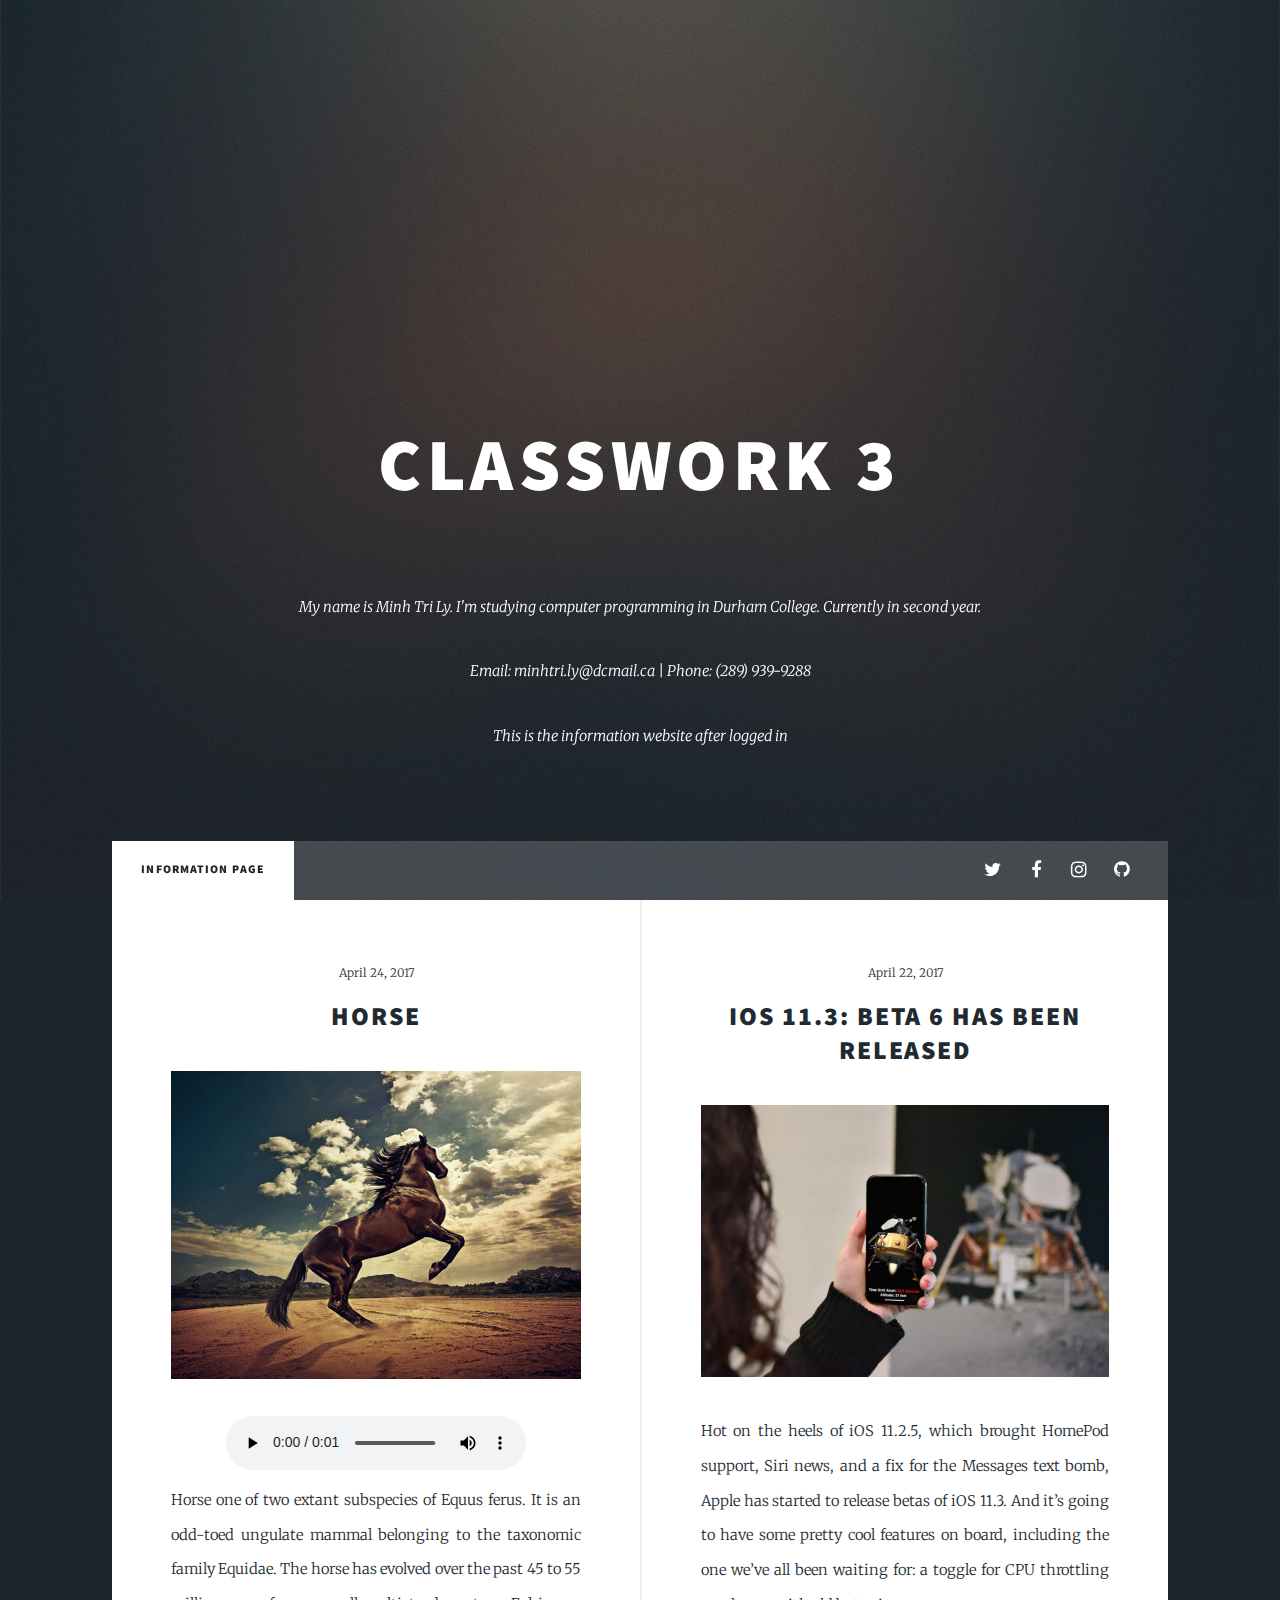
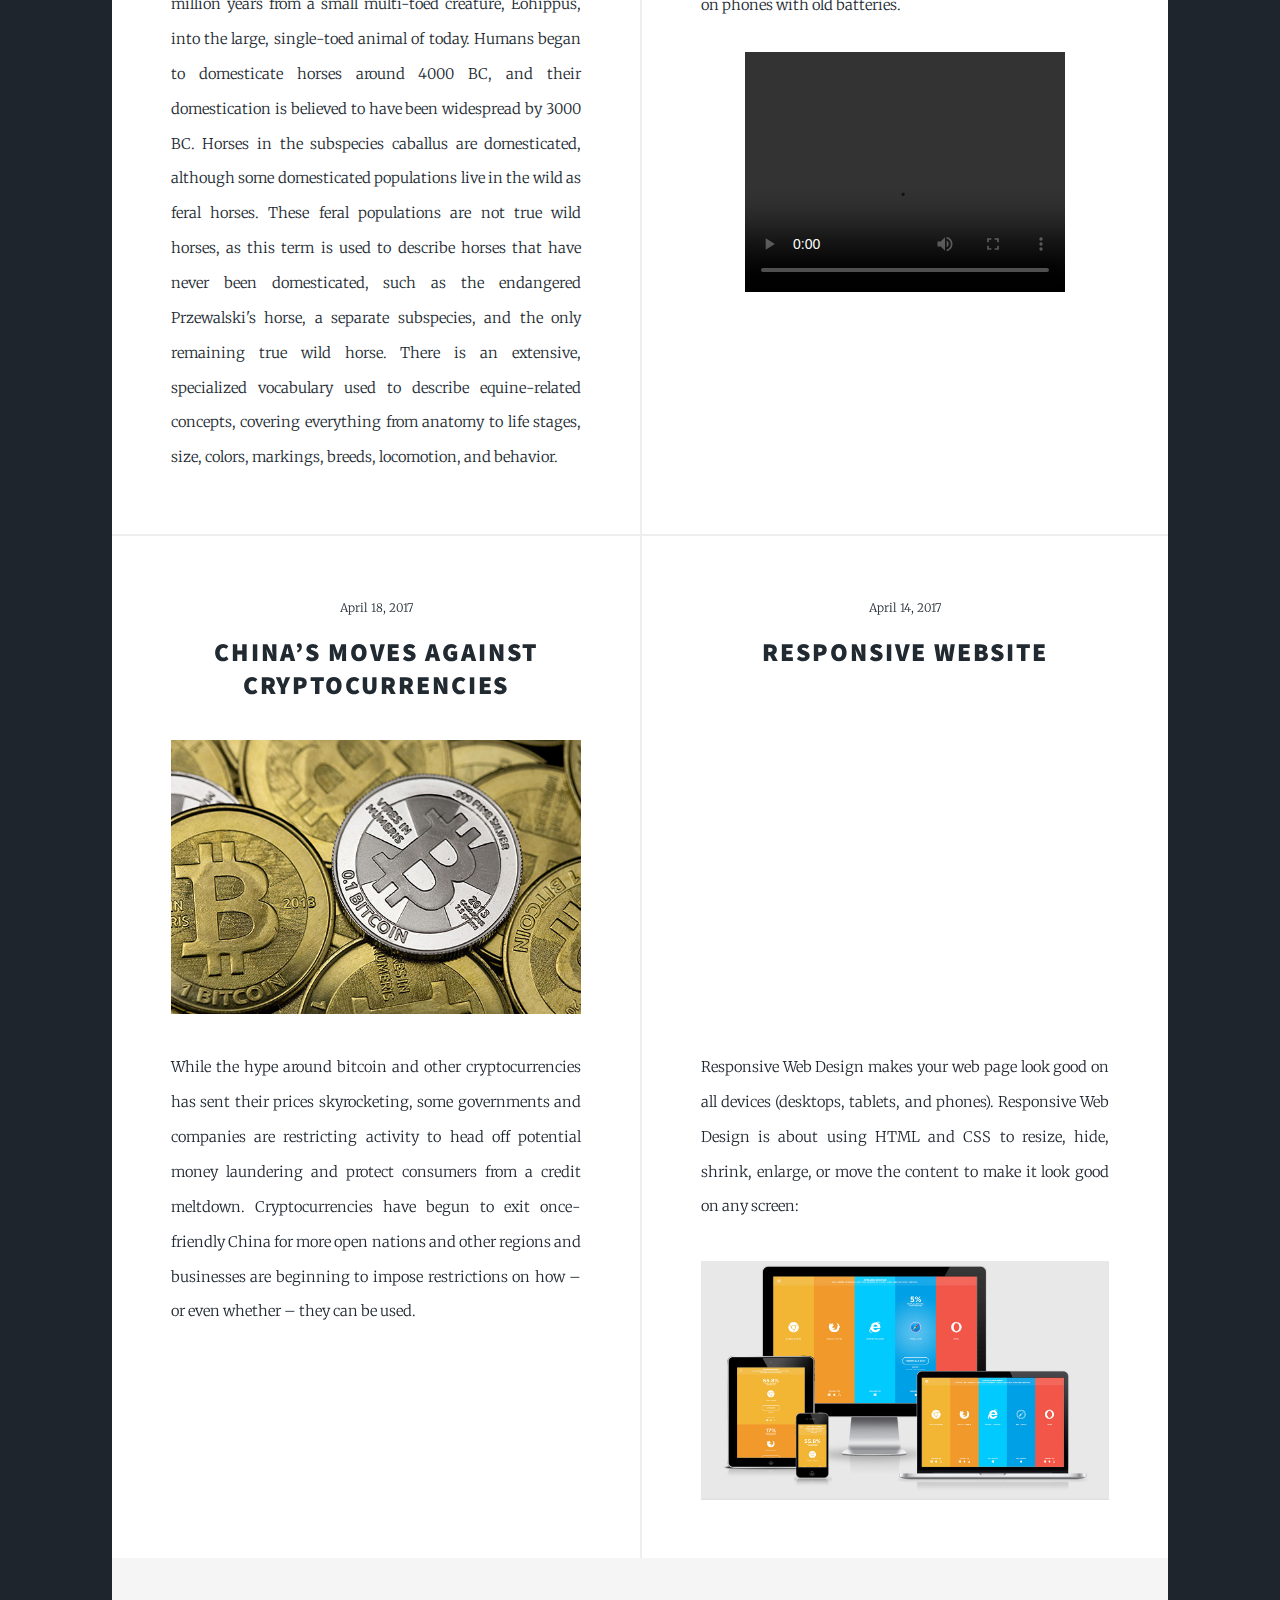
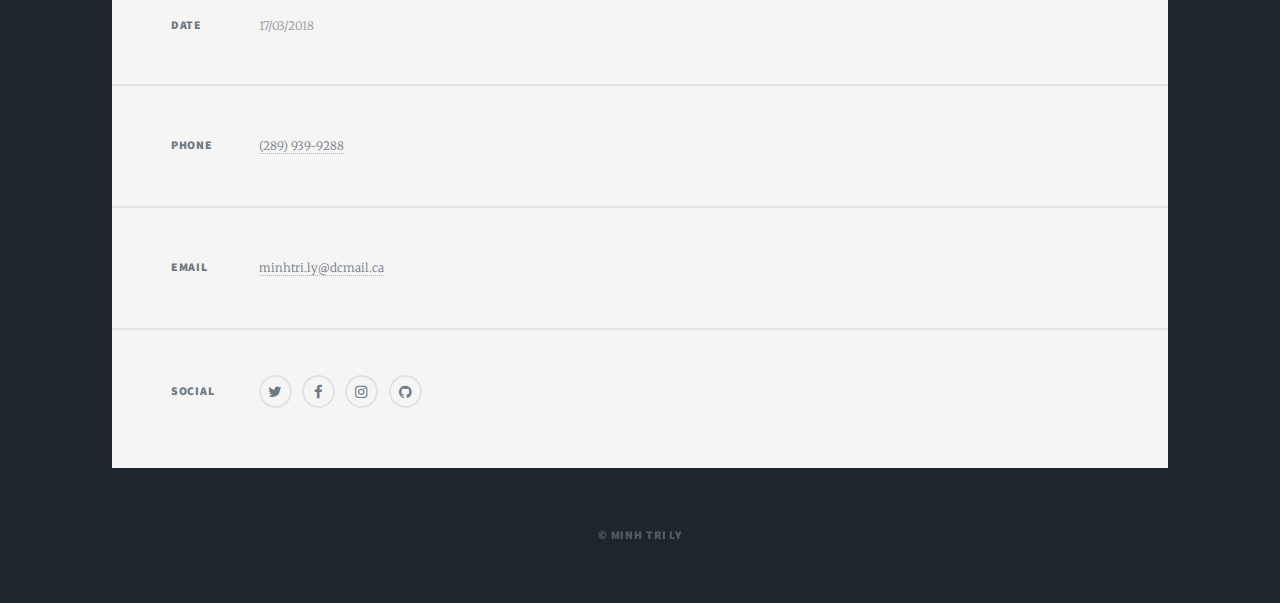
==== commit 84a8e196: "sss" ====
--- a/information.html
+++ b/information.html
@@ -4,7 +4,7 @@
 -->
 <html>
 	<head>
-		<title>Massively by HTML5 UP</title>
+		<title>Minh Tri Ly</title>
 		<meta charset="utf-8" />
 		<meta name="viewport" content="width=device-width, initial-scale=1, user-scalable=no" />
 		<link rel="stylesheet" href="assets/css/main.css" />
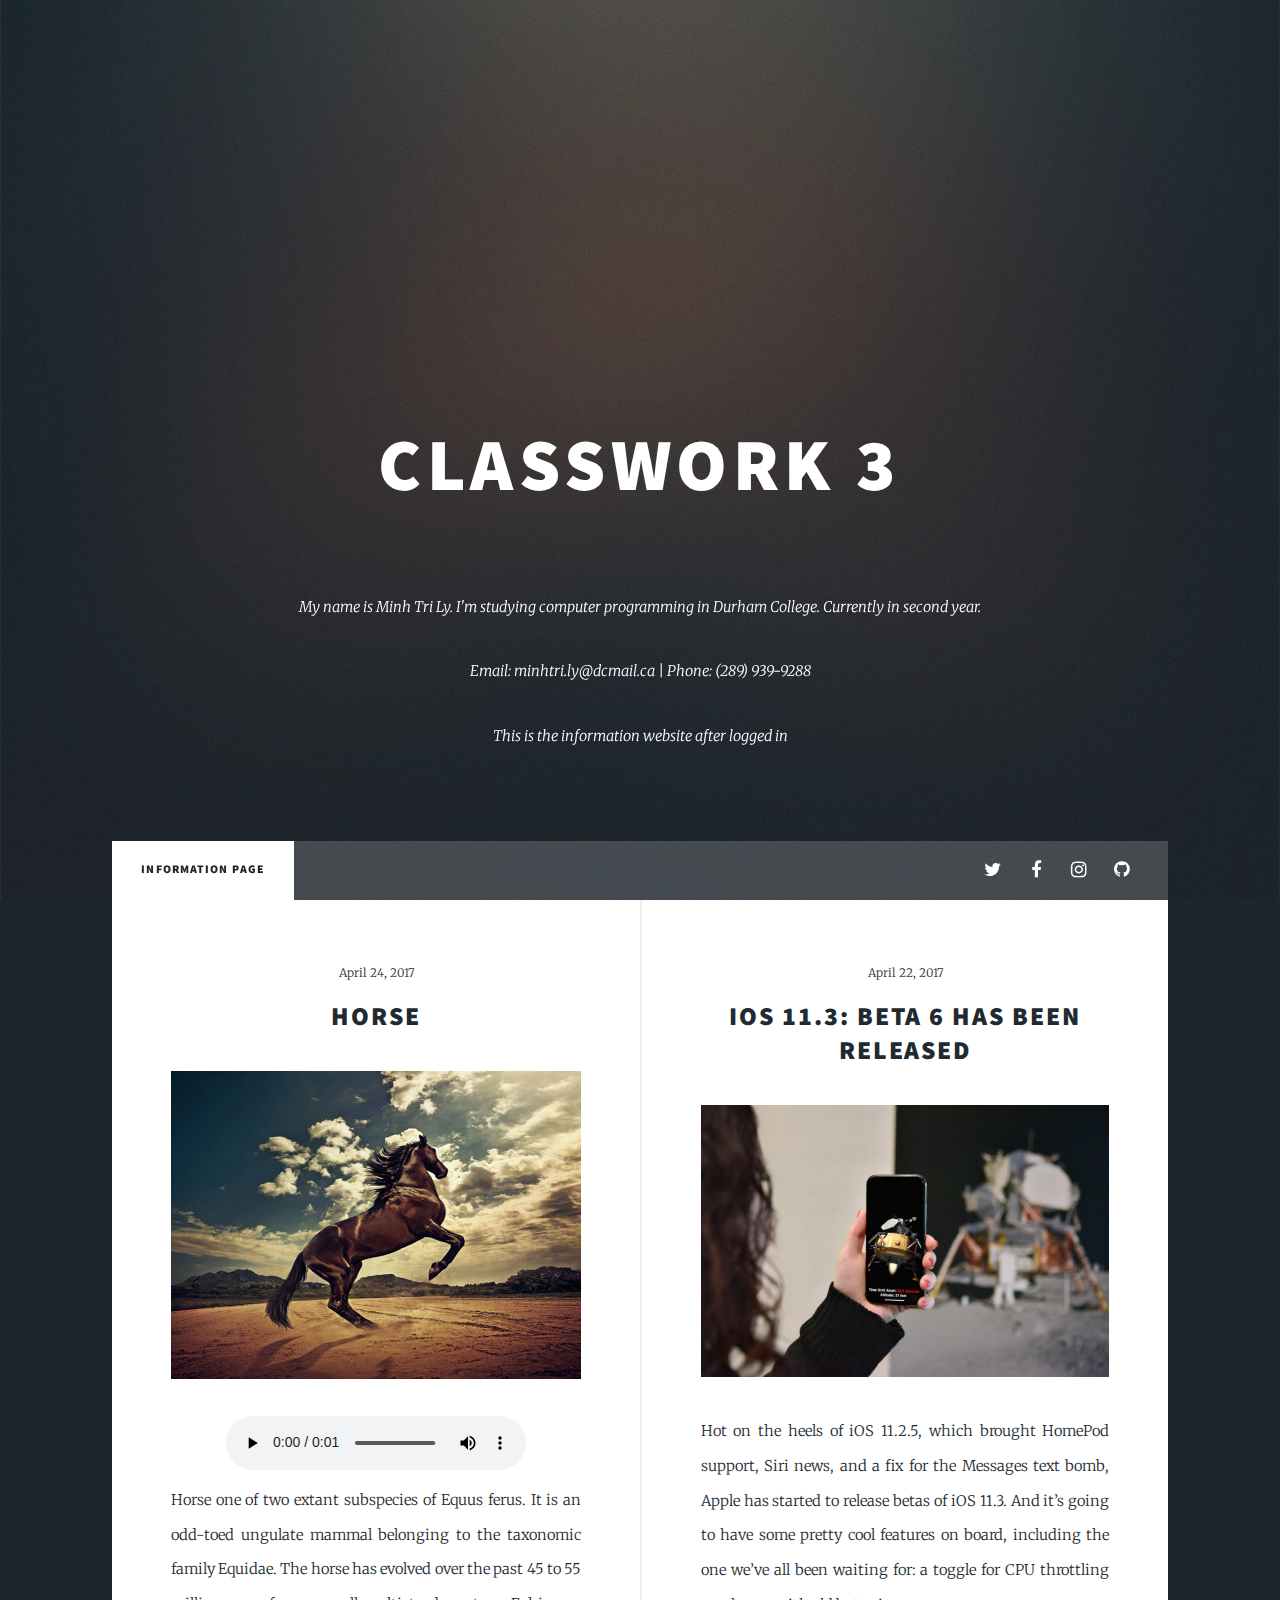
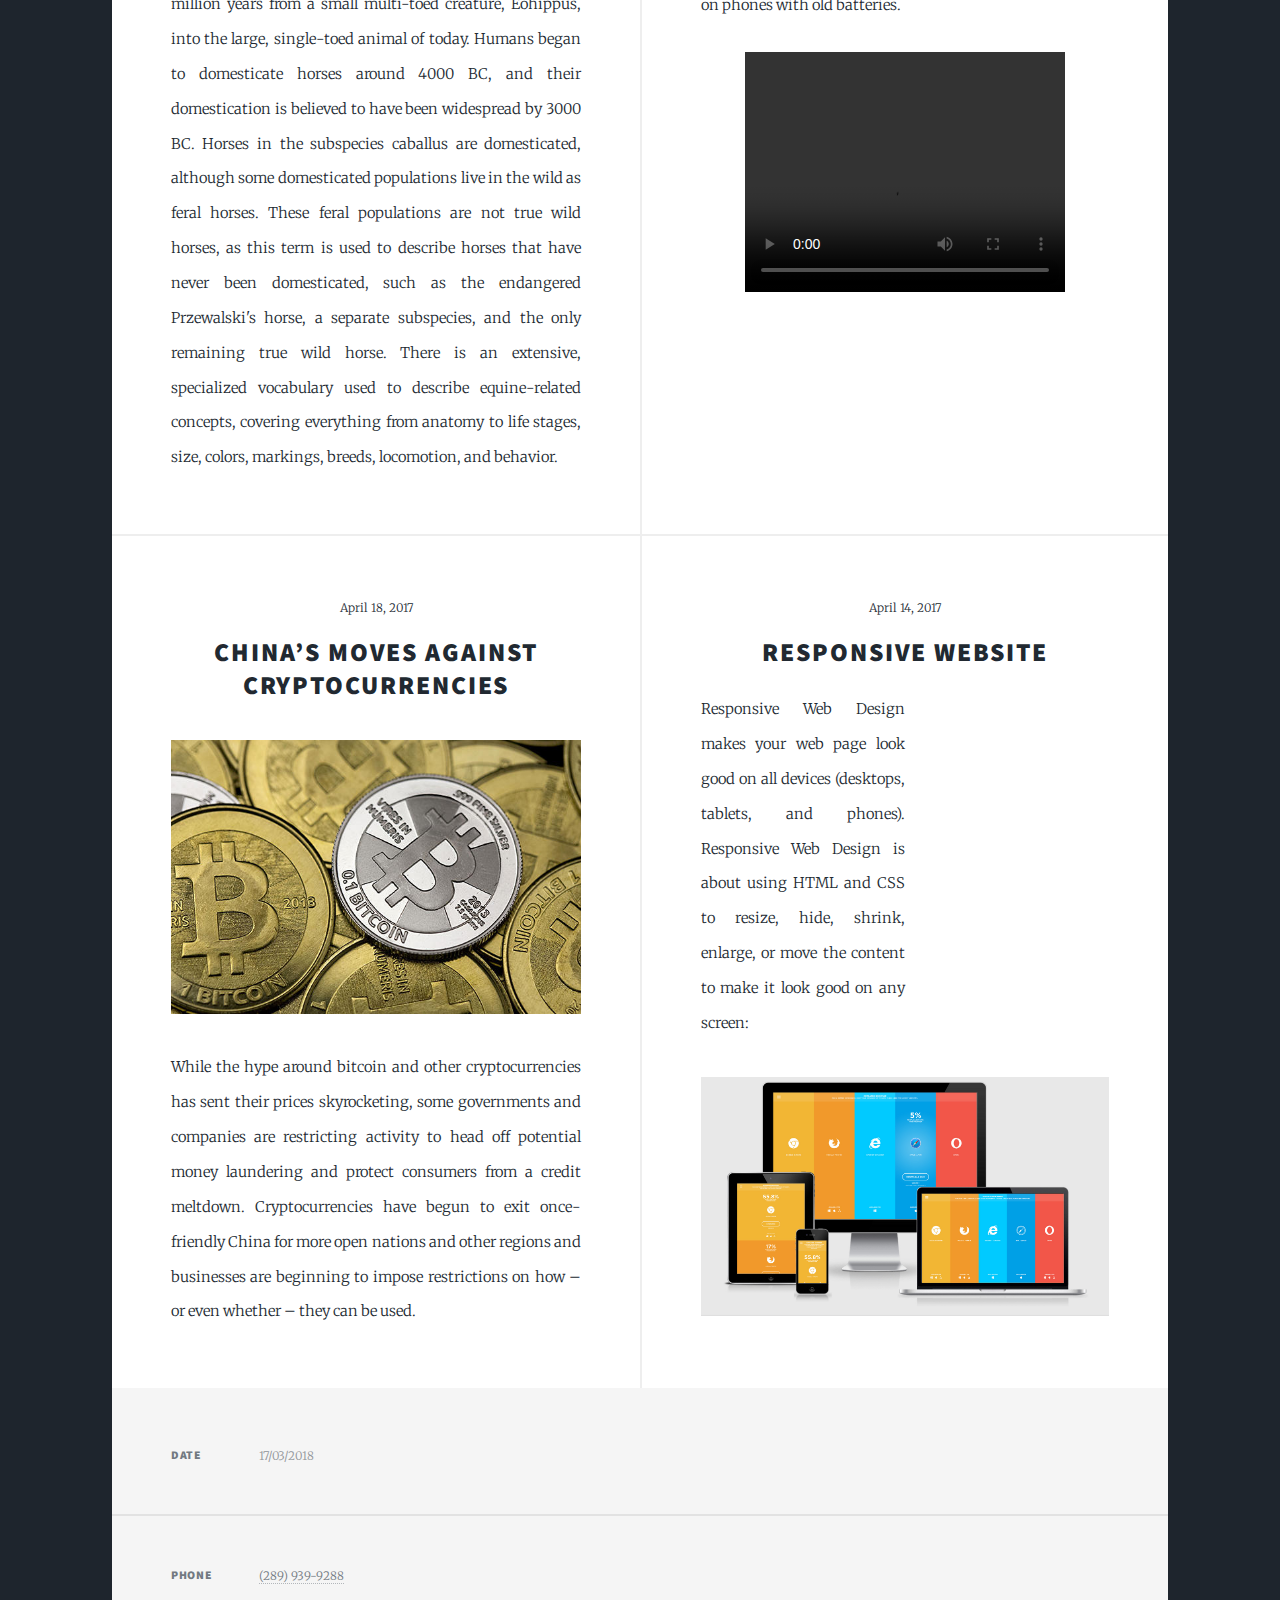
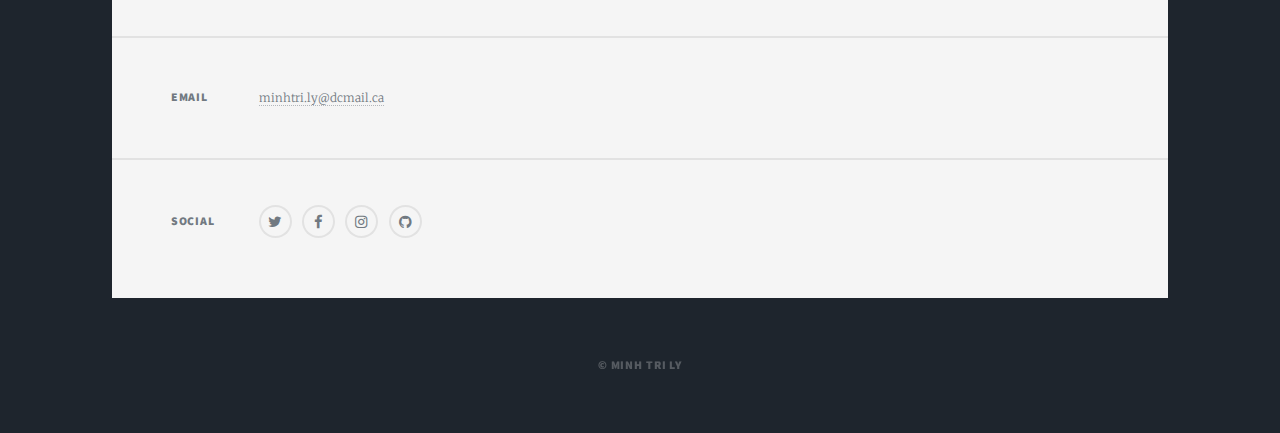
==== commit 499fa79e: "sdsd" ====
--- a/information.html
+++ b/information.html
@@ -92,9 +92,9 @@
 										<h2><a href="#">Responsive Website<br />
 										</a></h2>
 									</header>
-                                    		<iframe width="420" height="345"
-                                                src="http://www.youtube.com/embed/eOG90Q8EfRo">
-                                            </iframe>
+          
+                                                                                <iframe width="50%" height="300px" style="float:right;" src="https://www.youtube.com/embed/eOG90Q8EfRo?rel=0&amp;showinfo=0" 
+                                            frameborder="0" allow="autoplay; encrypted-media" allowfullscreen></iframe>
 									<p>Responsive Web Design makes your web page look good on all devices (desktops, tablets, and phones). Responsive Web Design is about using HTML and CSS to resize, hide, shrink, enlarge, or move the content to make it look good on any screen:</p>
                    					<a href="#" class="image fit"><img src="images/responsive.jpg" alt="" /></a>
                                 </article>
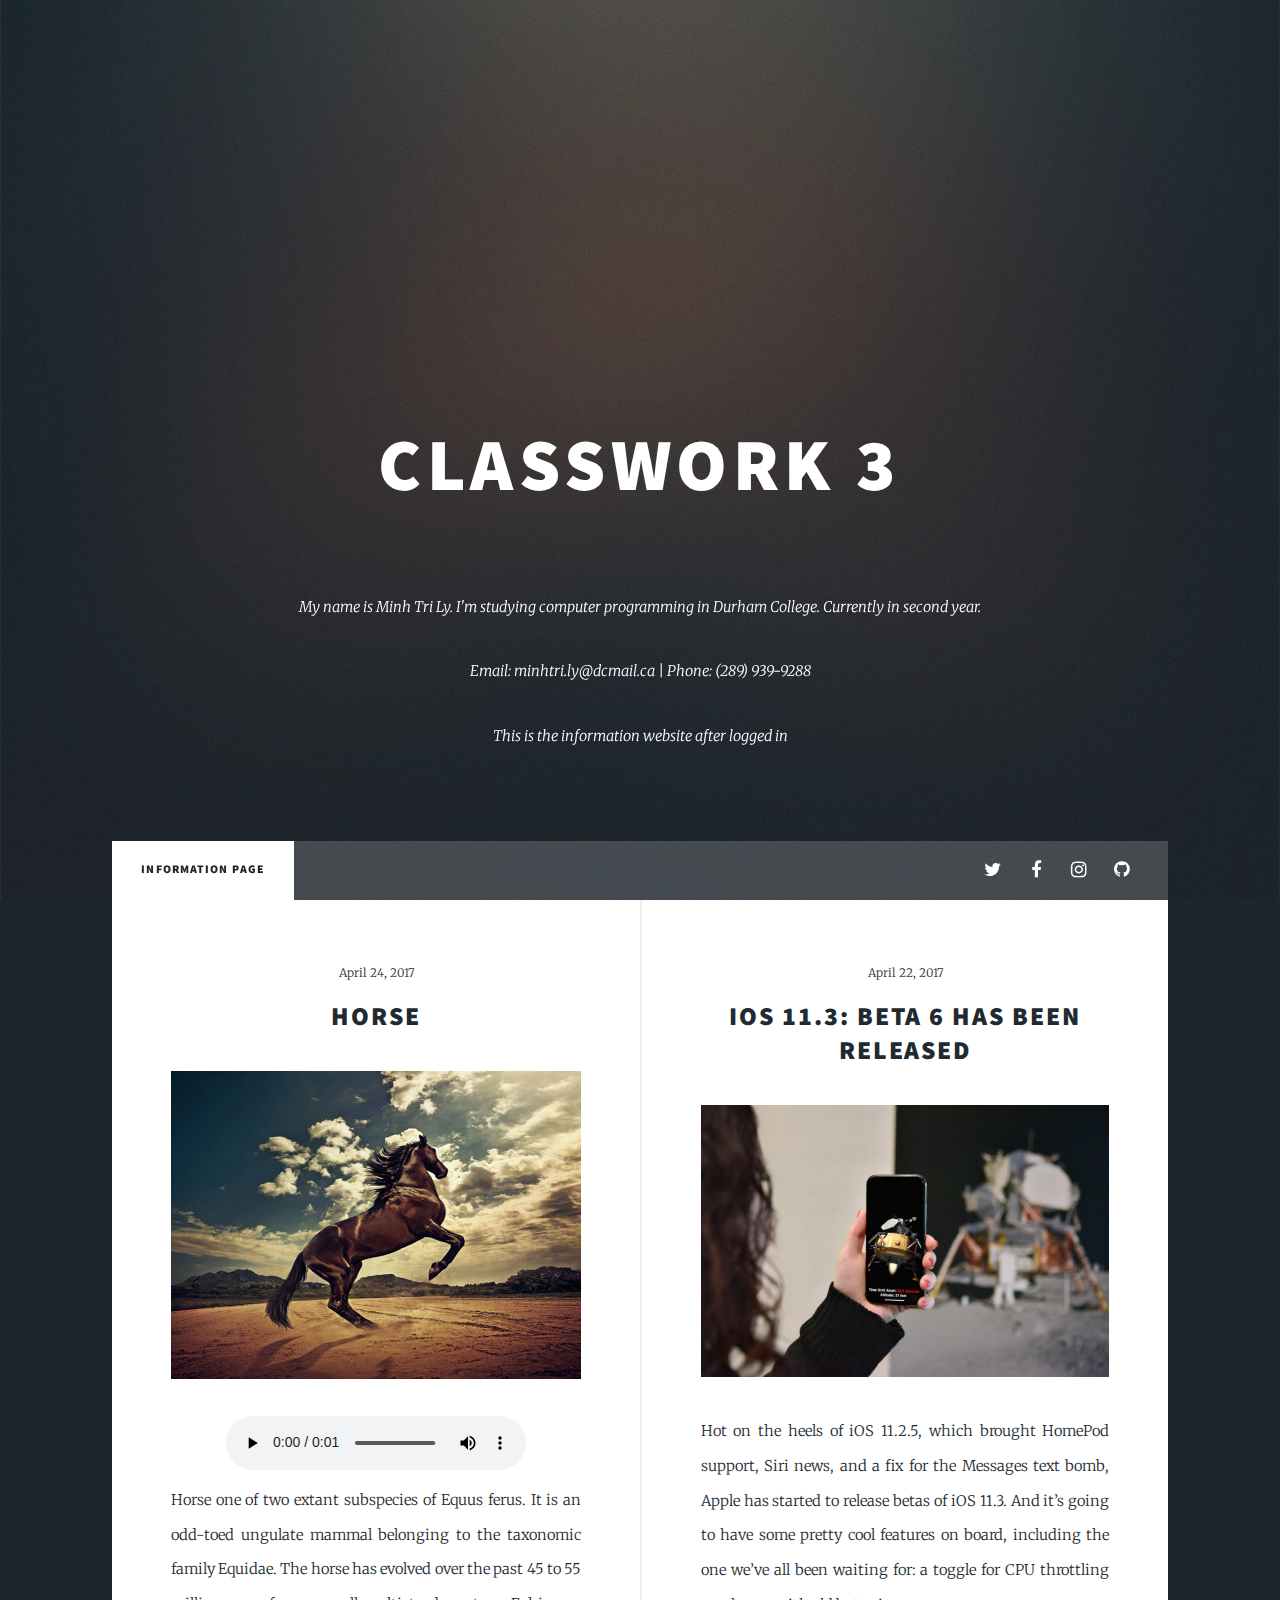
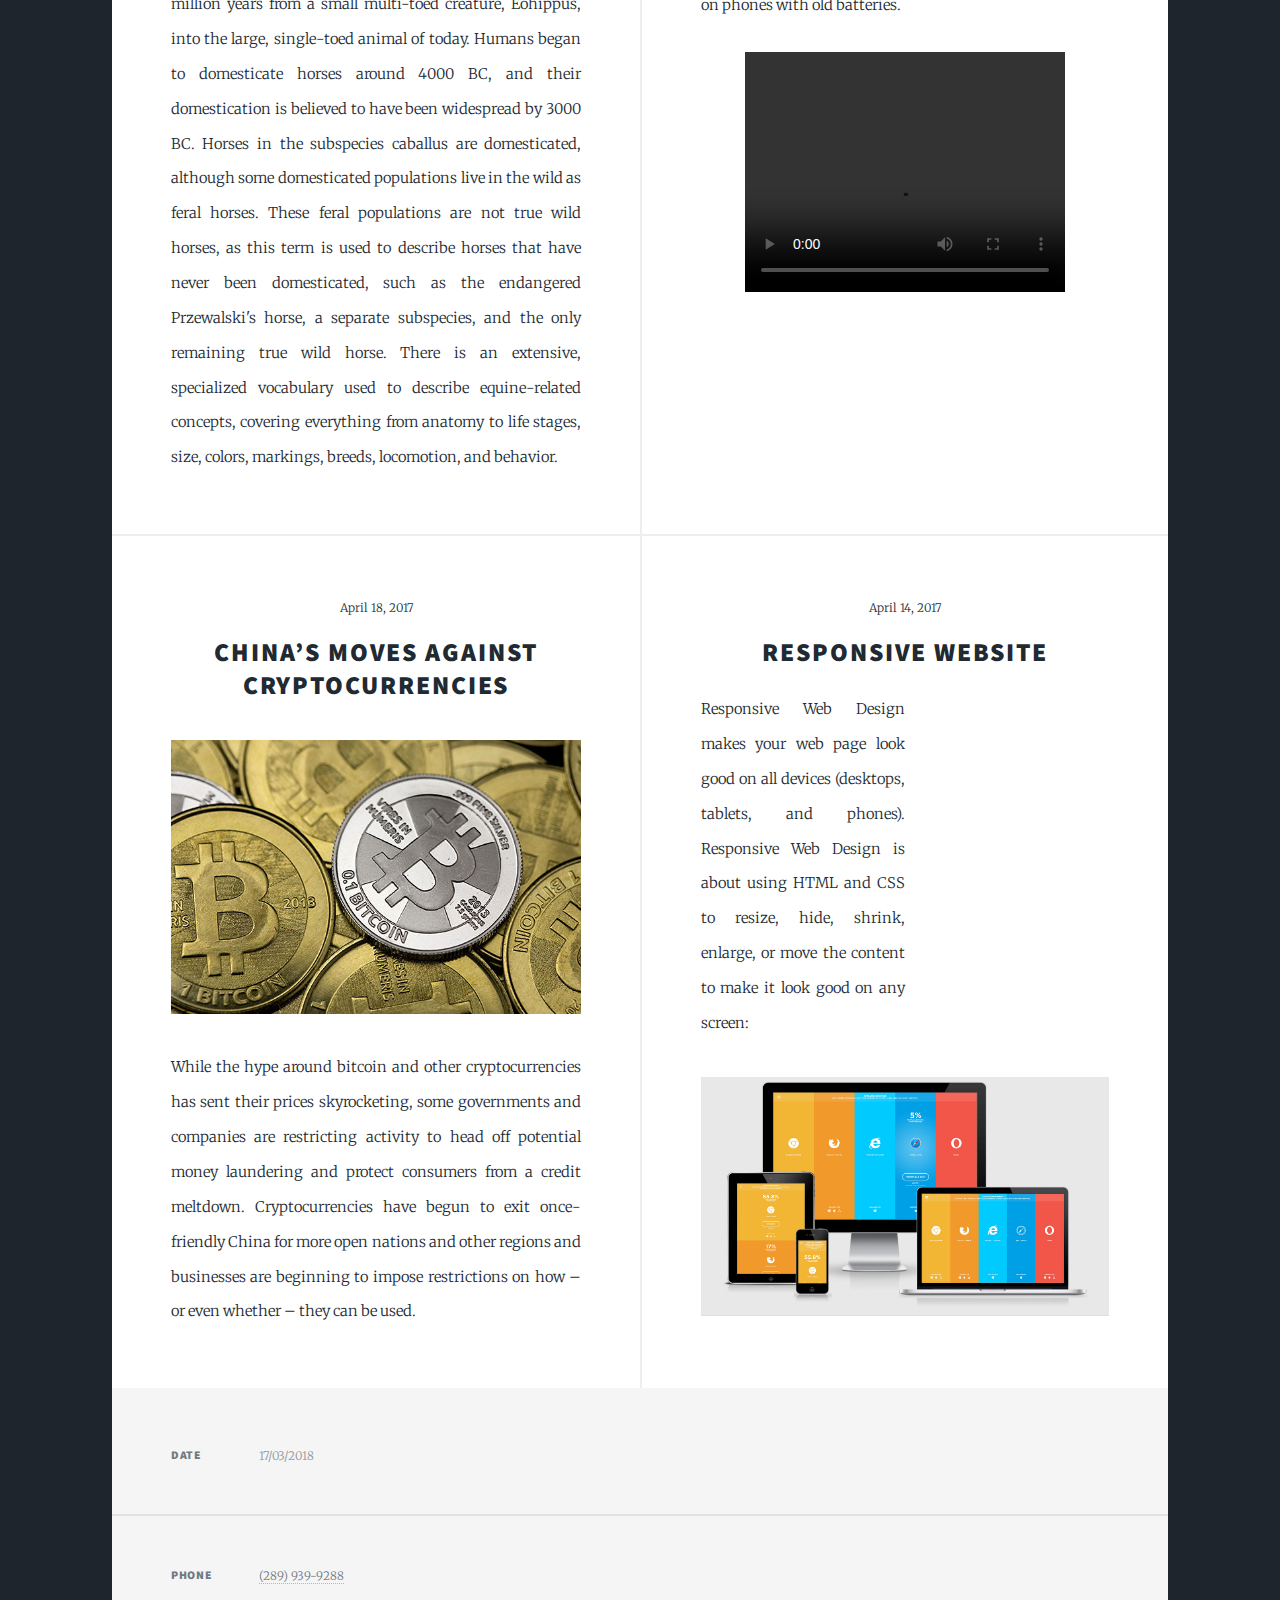
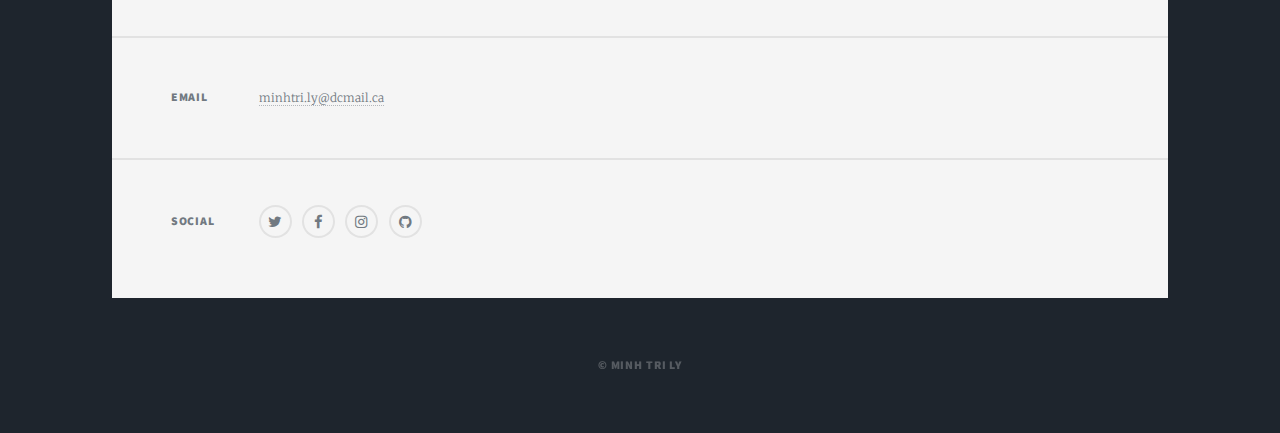
==== commit 63ed5a70: "ssd" ====
--- a/information.html
+++ b/information.html
@@ -75,7 +75,7 @@
                                         Your browser does not support the video tag.
                                     </video>
 								</article>
-								<article>
+								<article> 
 									<header>
 										<span class="date">April 18, 2017</span>
 										<h2><a href="#">CHINA’S MOVES AGAINST CRYPTOCURRENCIES <br />
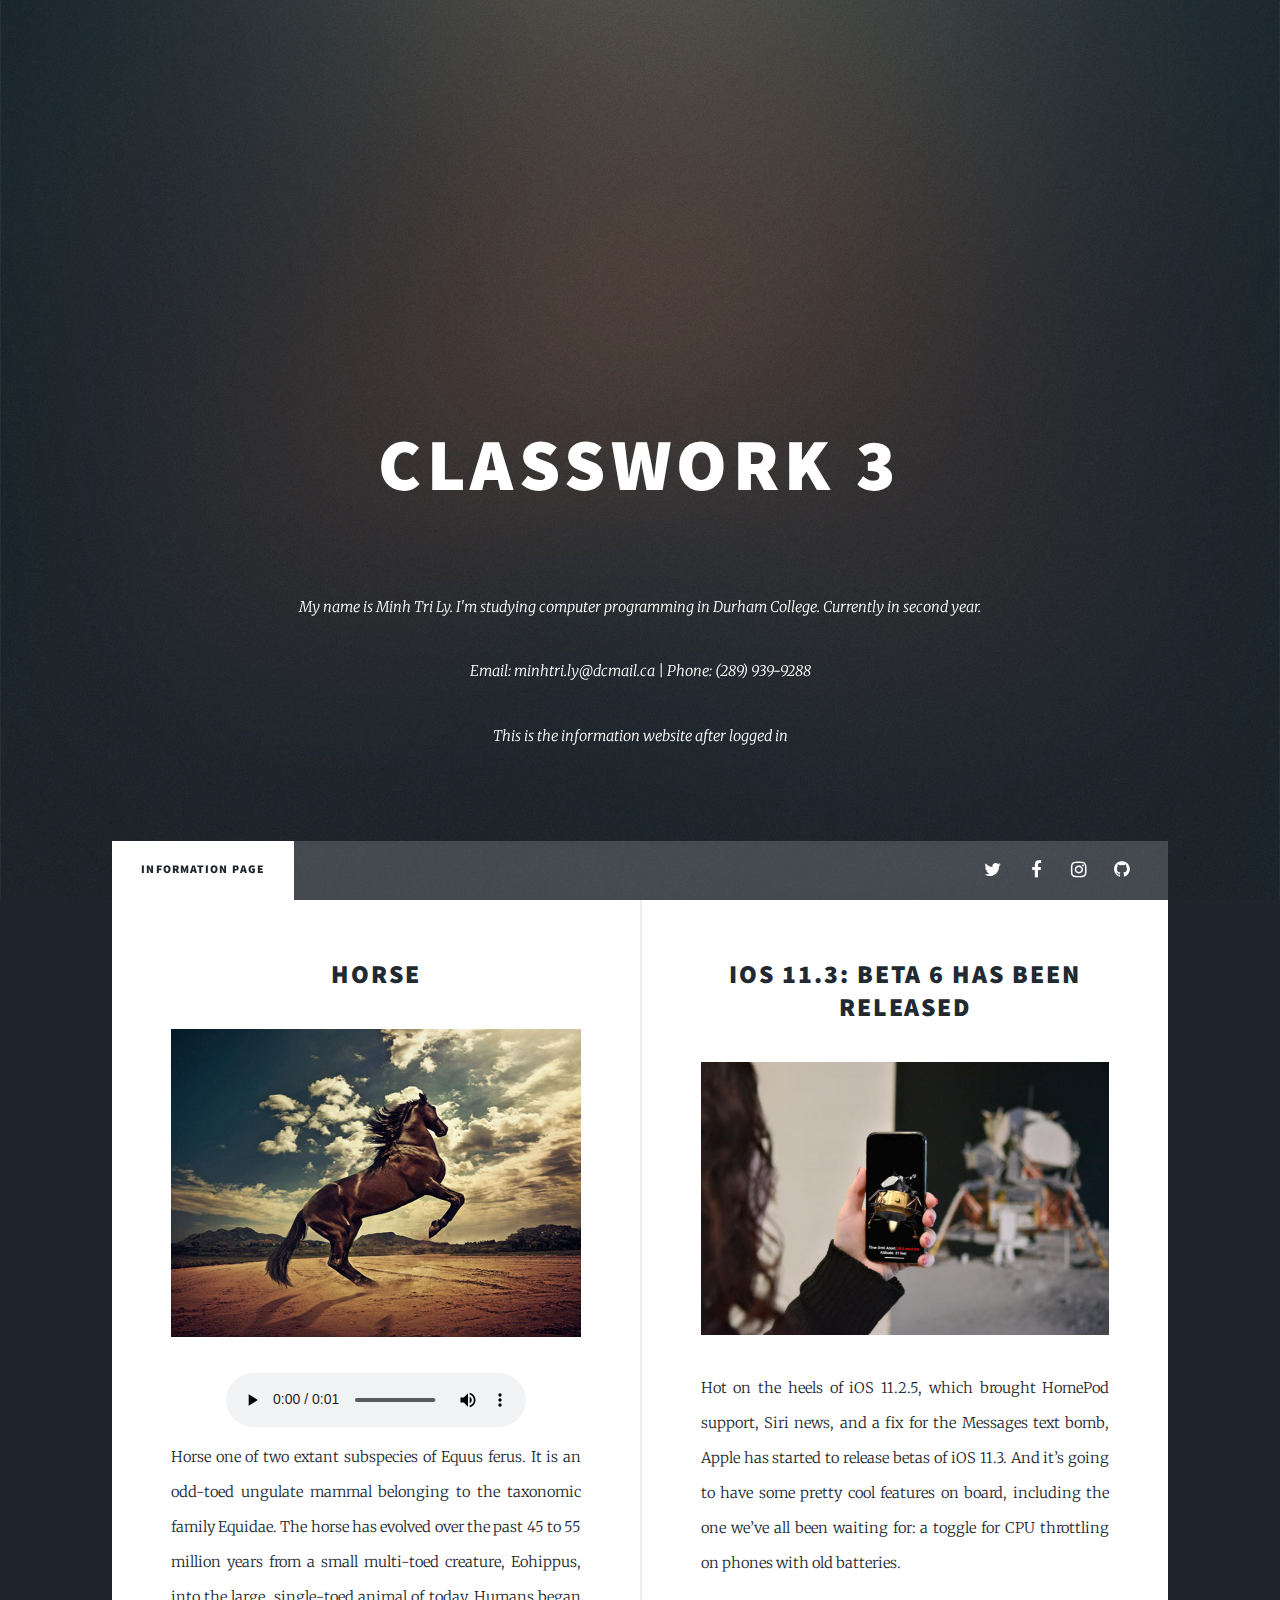
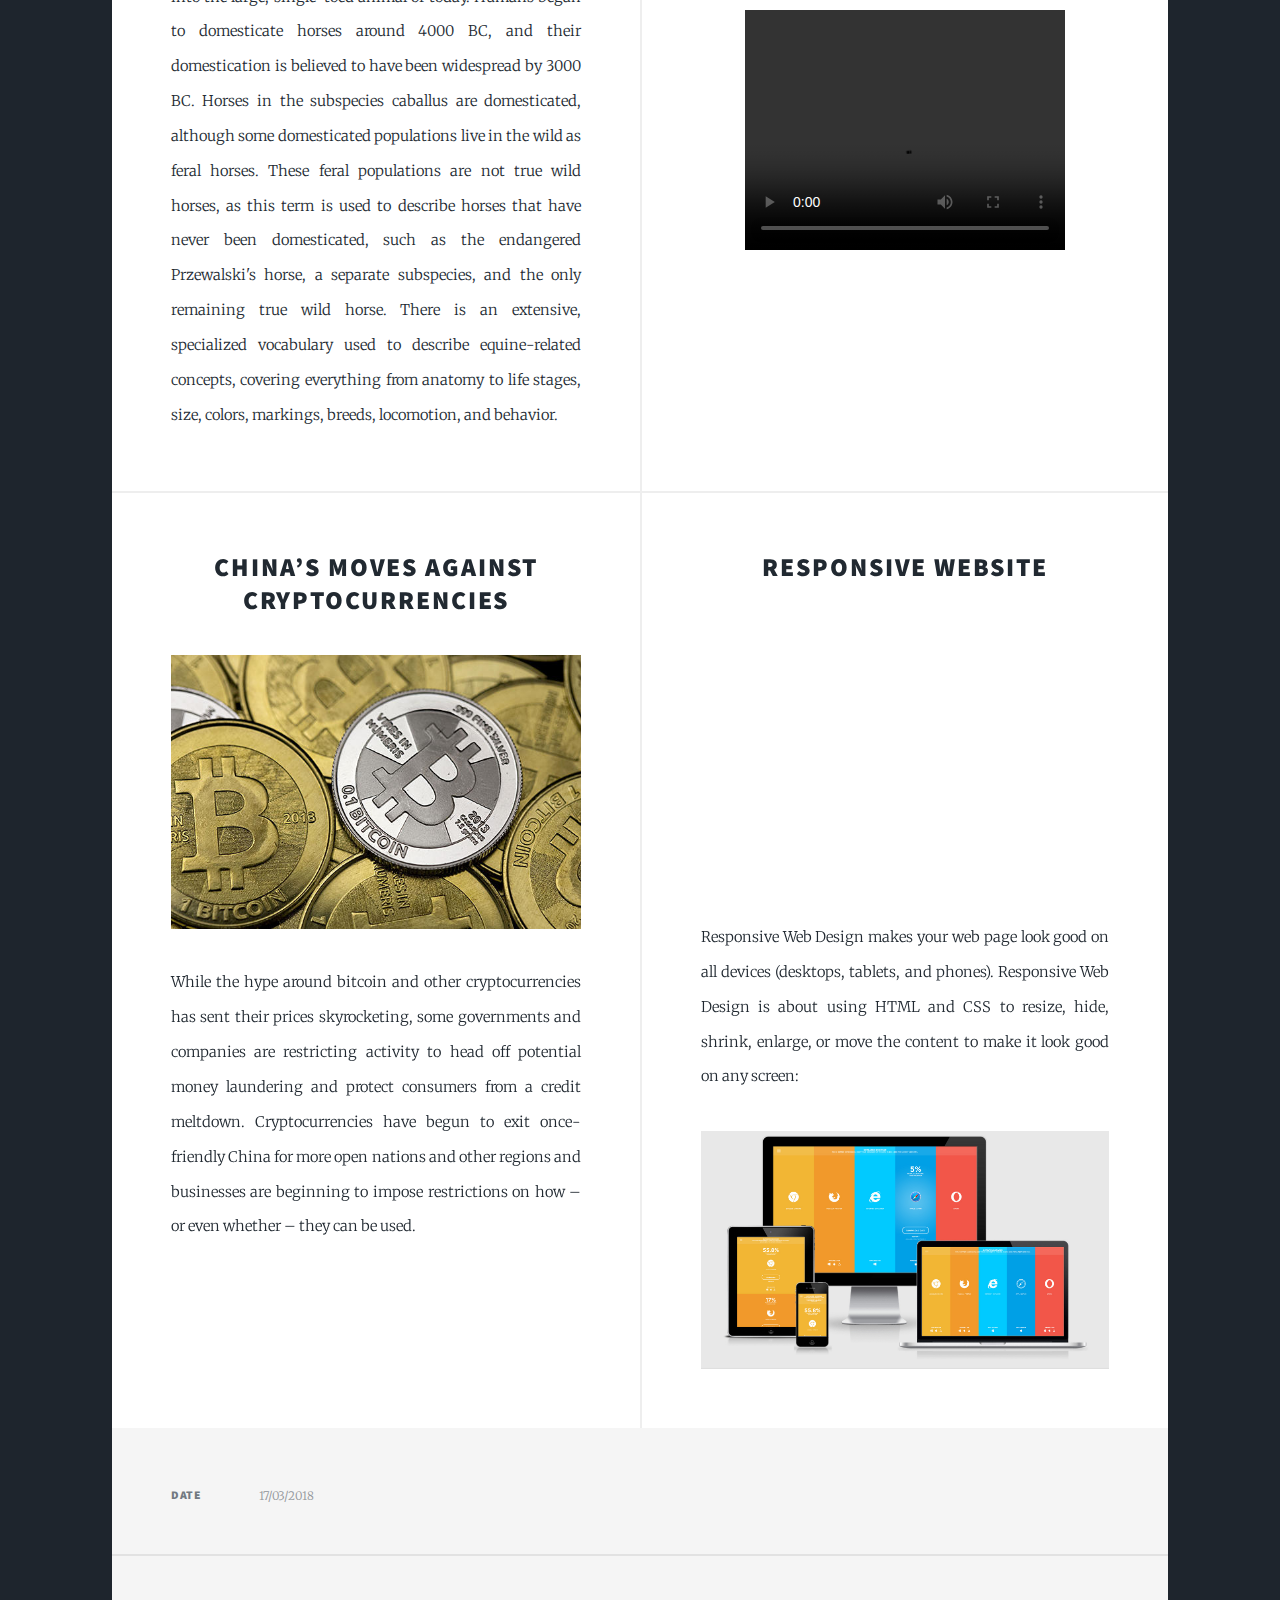
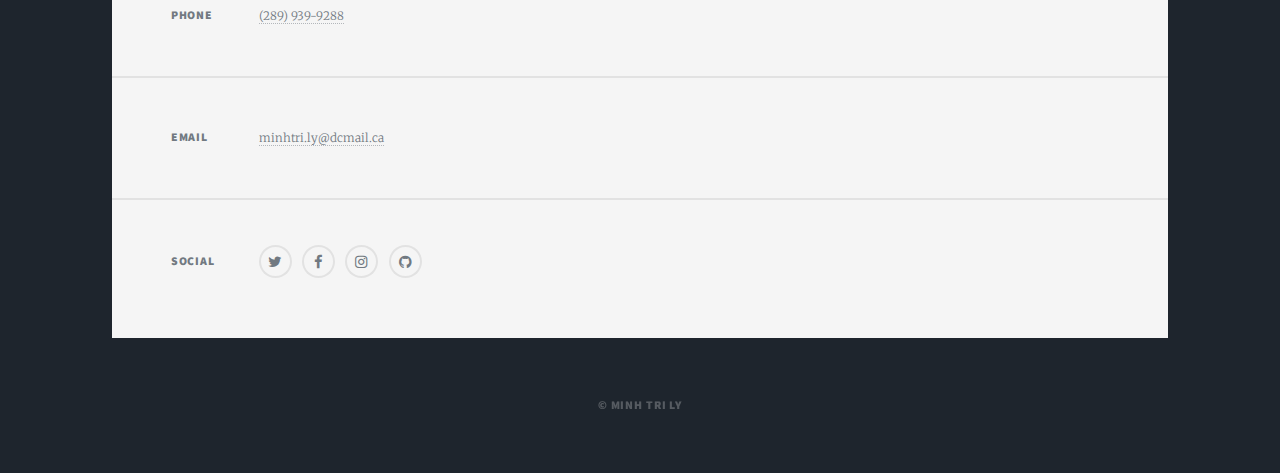
==== commit 2ce0d700: "Add files via upload" ====
--- a/information.html
+++ b/information.html
@@ -49,7 +49,6 @@
 							<section class="posts">
 								<article>
 									<header>
-										<span class="date">April 24, 2017</span>
 										<h2><a href="#">Horse<br /></a></h2>
 									</header>
 									<a href="#" class="image fit"><img src="images/horse.jpg" alt="" /></a>
@@ -63,7 +62,6 @@
 								</article>
 								<article>
 									<header>
-										<span class="date">April 22, 2017</span>
 										<h2><a href="#">IOS 11.3: BETA 6 HAS BEEN RELEASED<br />
 										</a></h2>
 									</header>
@@ -77,7 +75,6 @@
 								</article>
 								<article> 
 									<header>
-										<span class="date">April 18, 2017</span>
 										<h2><a href="#">CHINA’S MOVES AGAINST CRYPTOCURRENCIES <br />
 										</a></h2>
 									</header>
@@ -88,12 +85,11 @@
 								</article>
 								<article>
 									<header>
-										<span class="date">April 14, 2017</span>
 										<h2><a href="#">Responsive Website<br />
 										</a></h2>
 									</header>
           
-                                                                                <iframe width="50%" height="300px" style="float:right;" src="https://www.youtube.com/embed/eOG90Q8EfRo?rel=0&amp;showinfo=0" 
+                                                                                <iframe width="50%" height="300px" src="https://www.youtube.com/embed/eOG90Q8EfRo?rel=0&amp;showinfo=0" 
                                             frameborder="0" allow="autoplay; encrypted-media" allowfullscreen></iframe>
 									<p>Responsive Web Design makes your web page look good on all devices (desktops, tablets, and phones). Responsive Web Design is about using HTML and CSS to resize, hide, shrink, enlarge, or move the content to make it look good on any screen:</p>
                    					<a href="#" class="image fit"><img src="images/responsive.jpg" alt="" /></a>
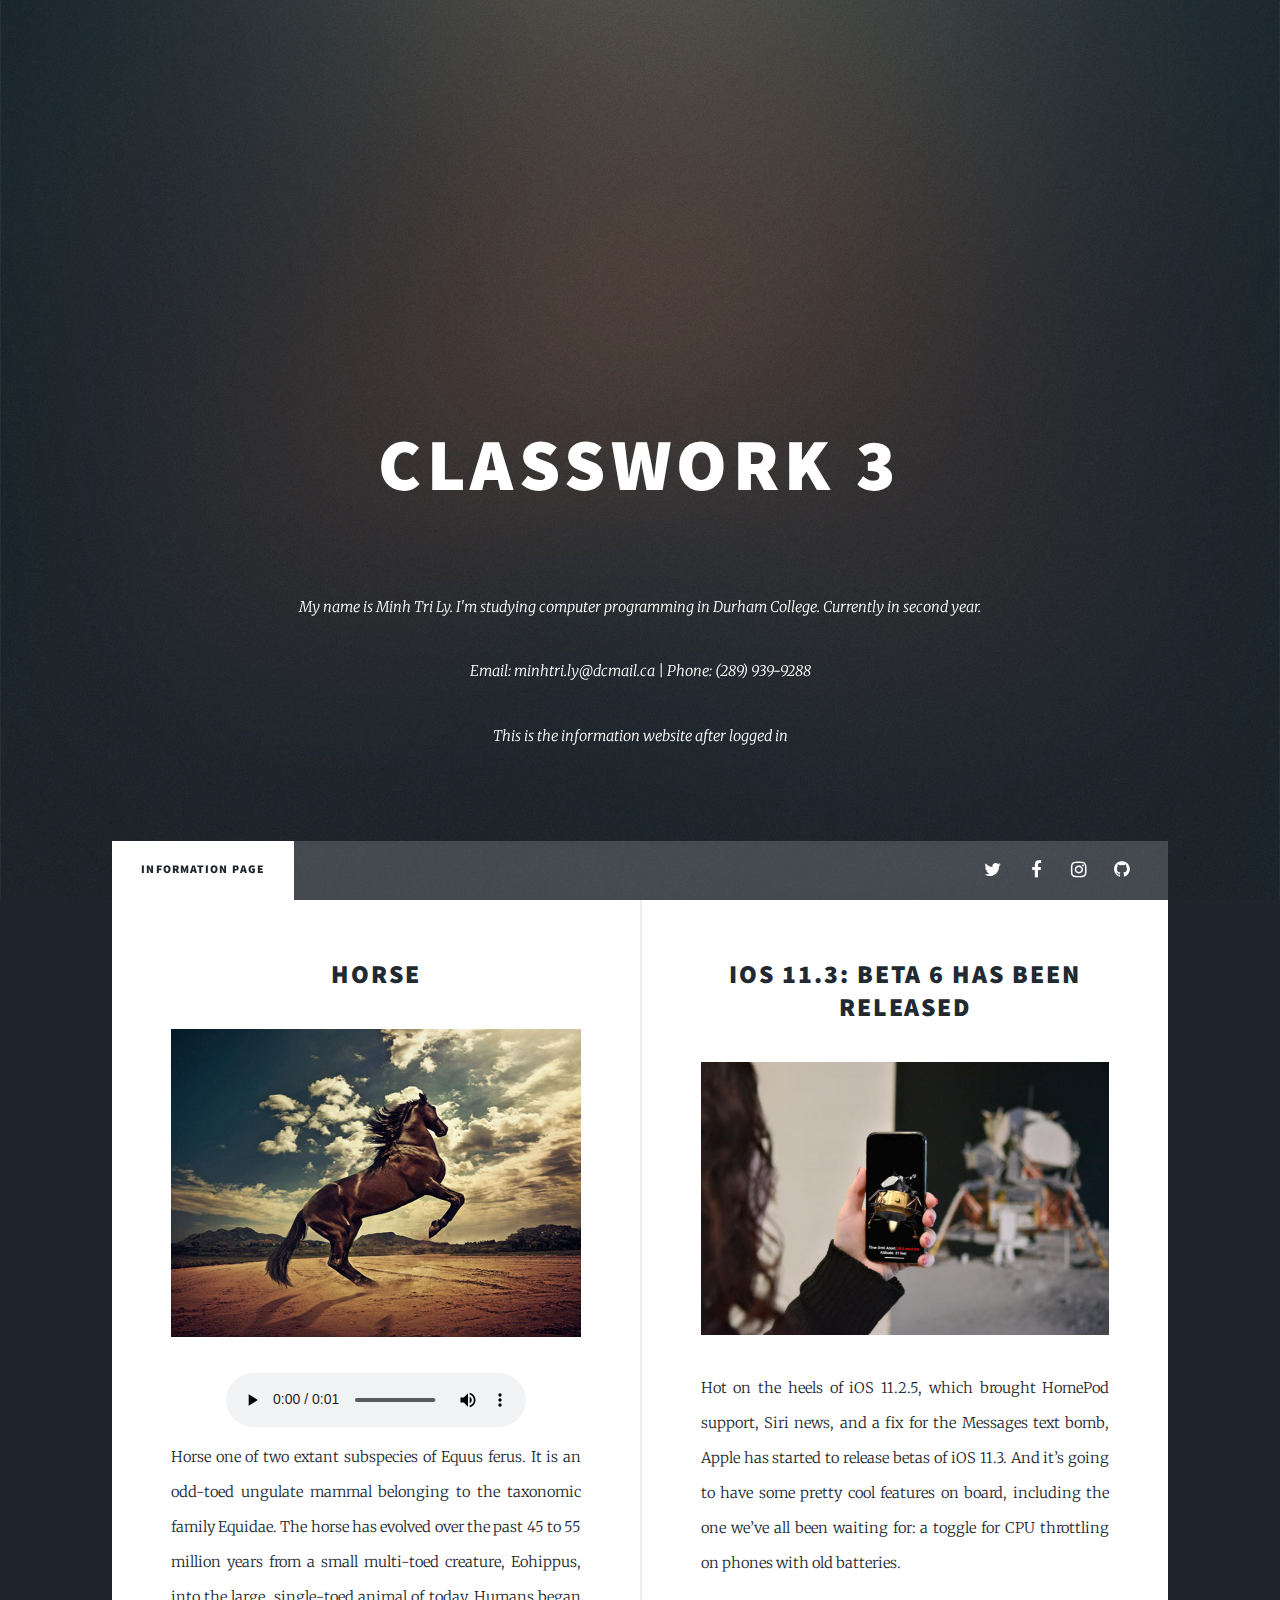
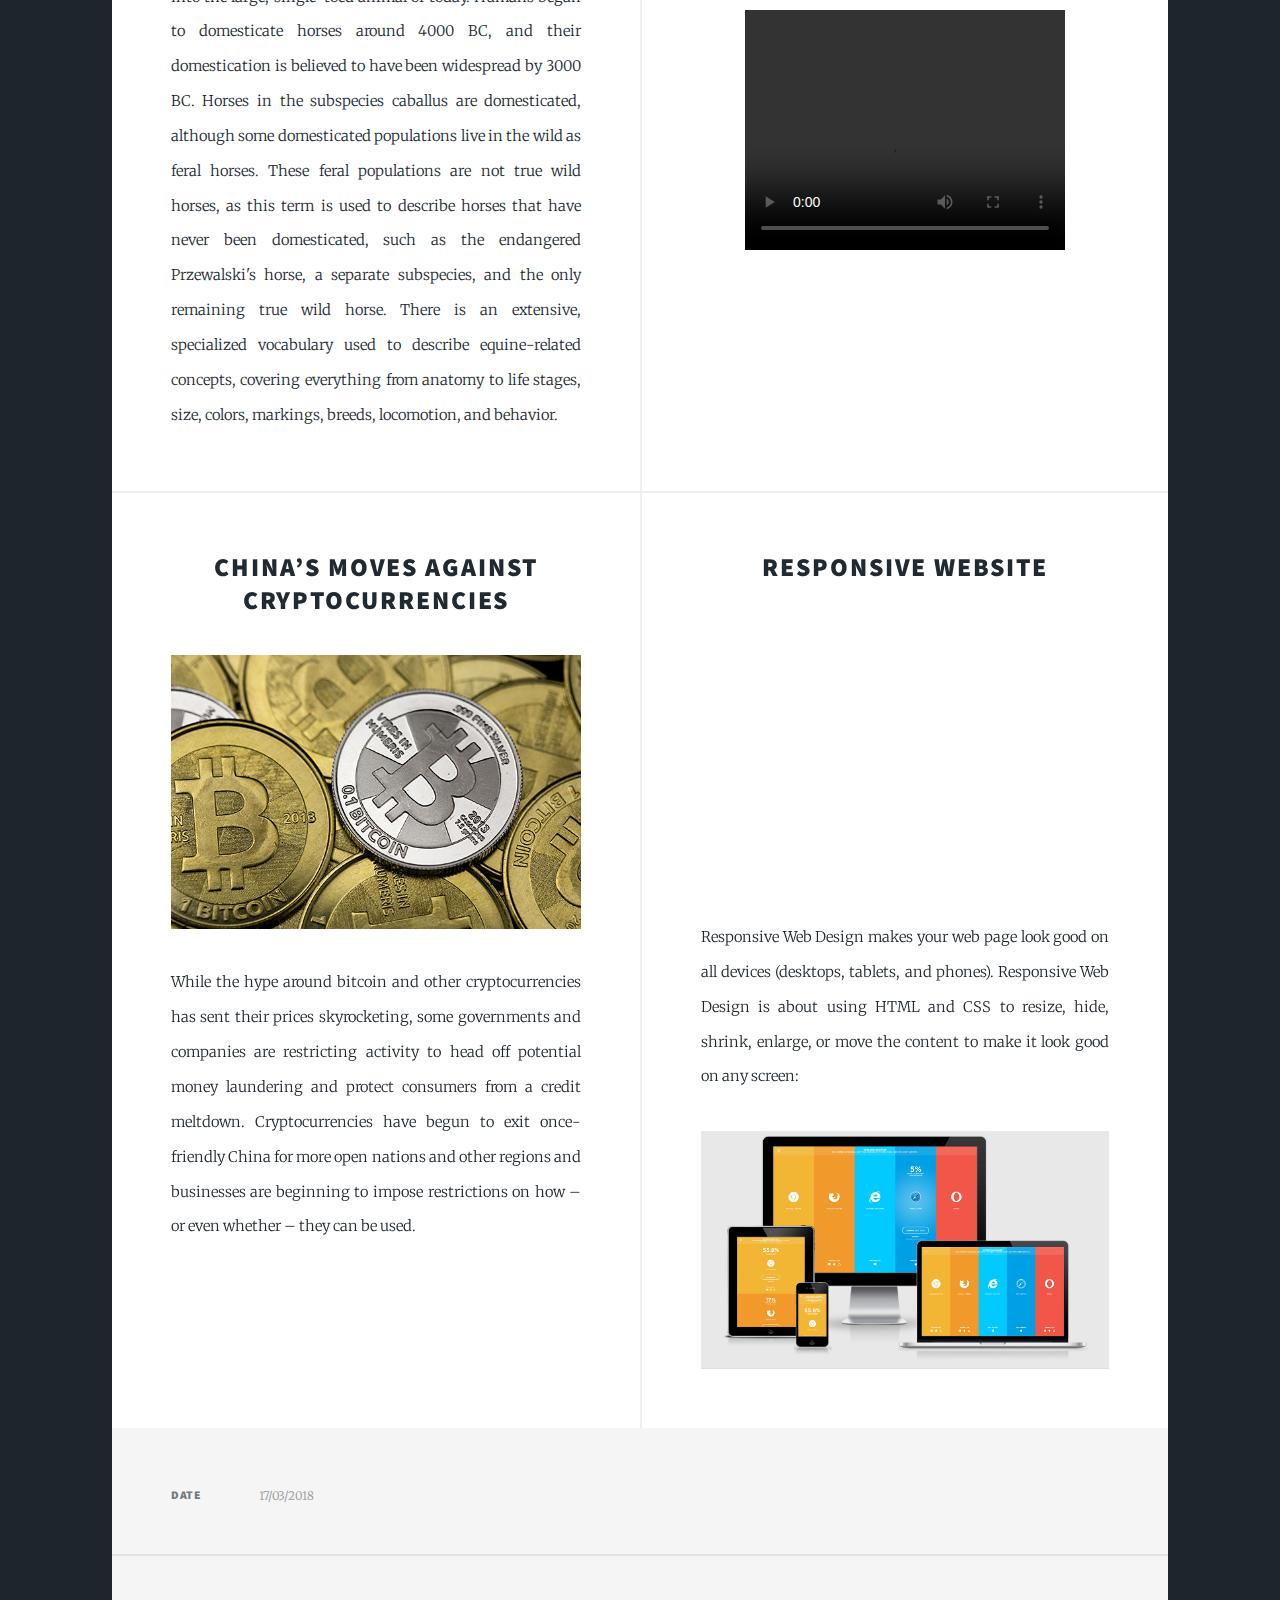
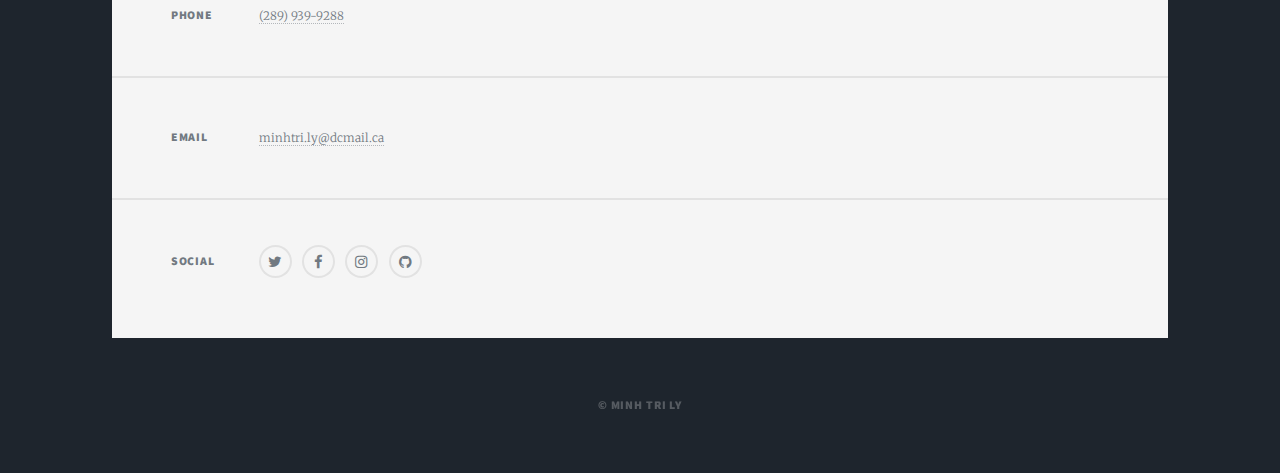
==== commit f1994110: "asd" ====
--- a/information.html
+++ b/information.html
@@ -87,7 +87,7 @@
 									<header>
 										<h2><a href="#">Responsive Website<br />
 										</a></h2>
-									</header>
+									</header> 
           
                                                                                 <iframe width="50%" height="300px" src="https://www.youtube.com/embed/eOG90Q8EfRo?rel=0&amp;showinfo=0" 
                                             frameborder="0" allow="autoplay; encrypted-media" allowfullscreen></iframe>
